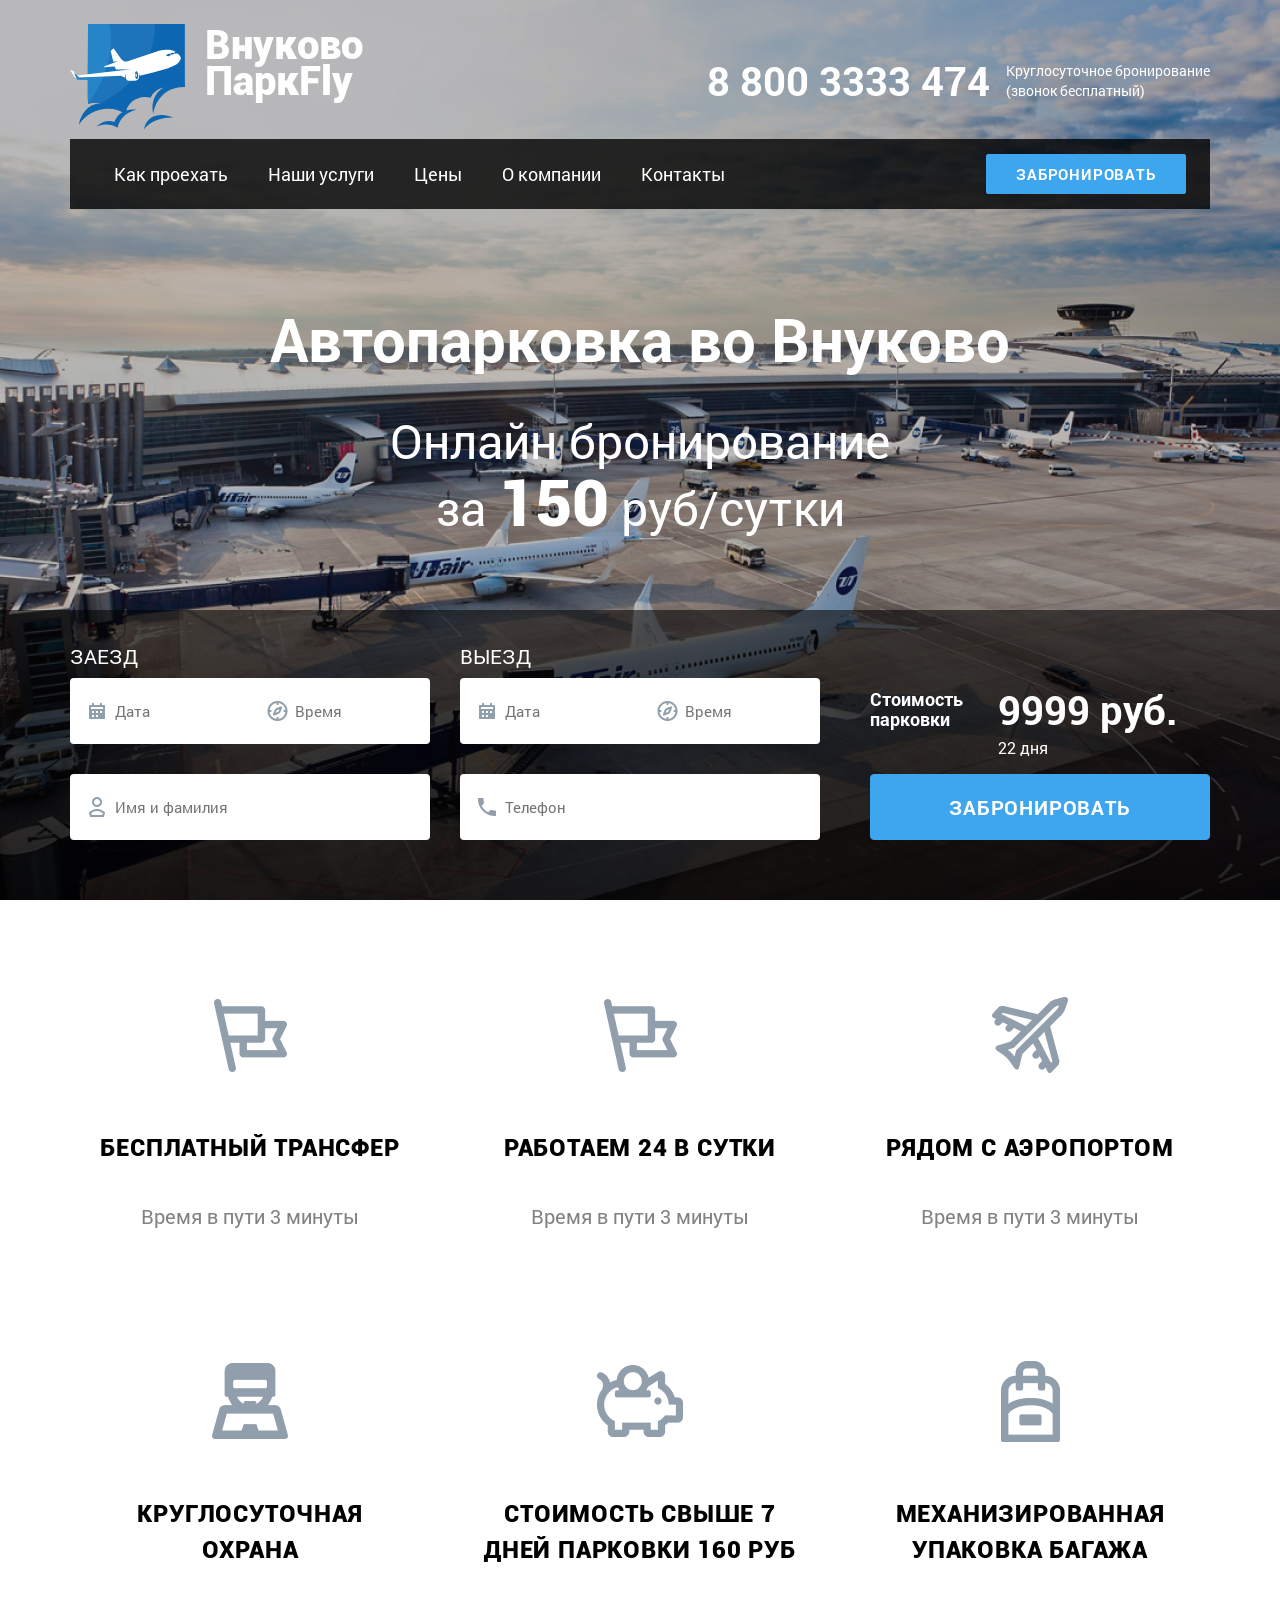
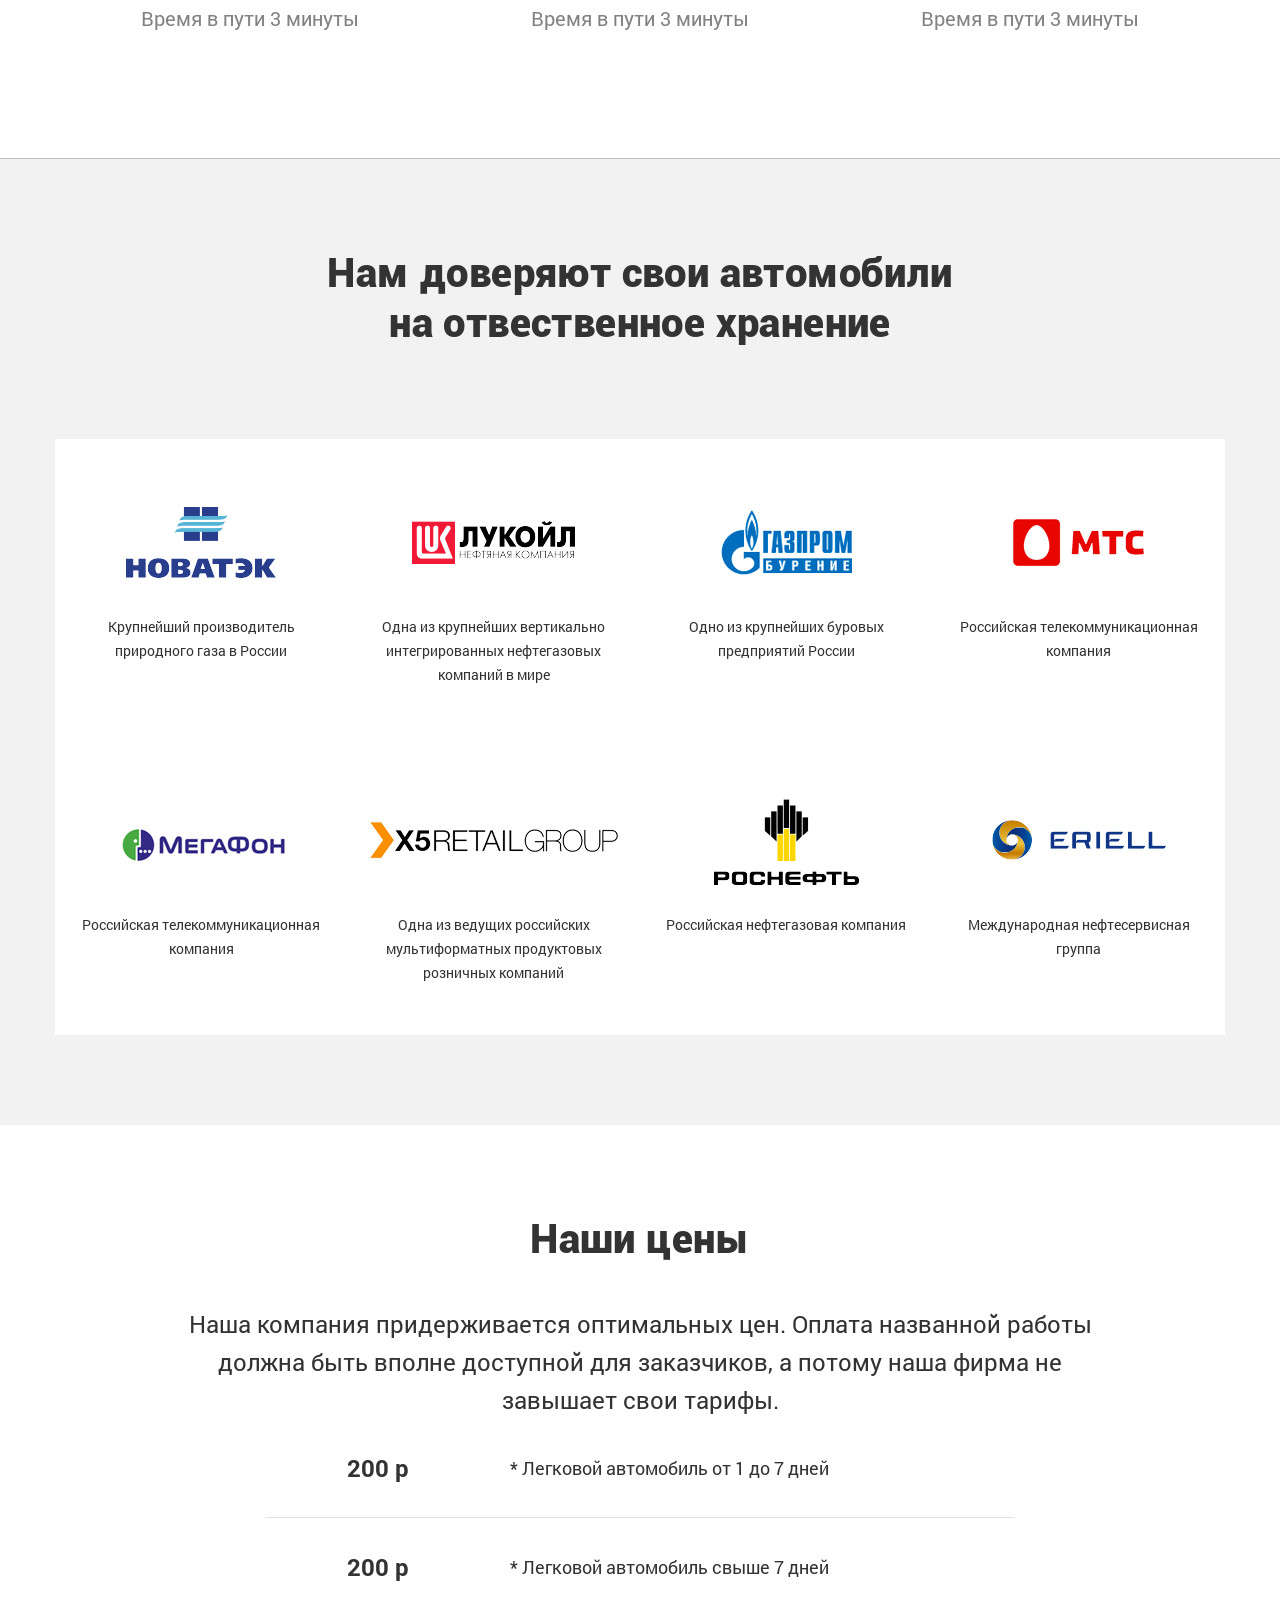
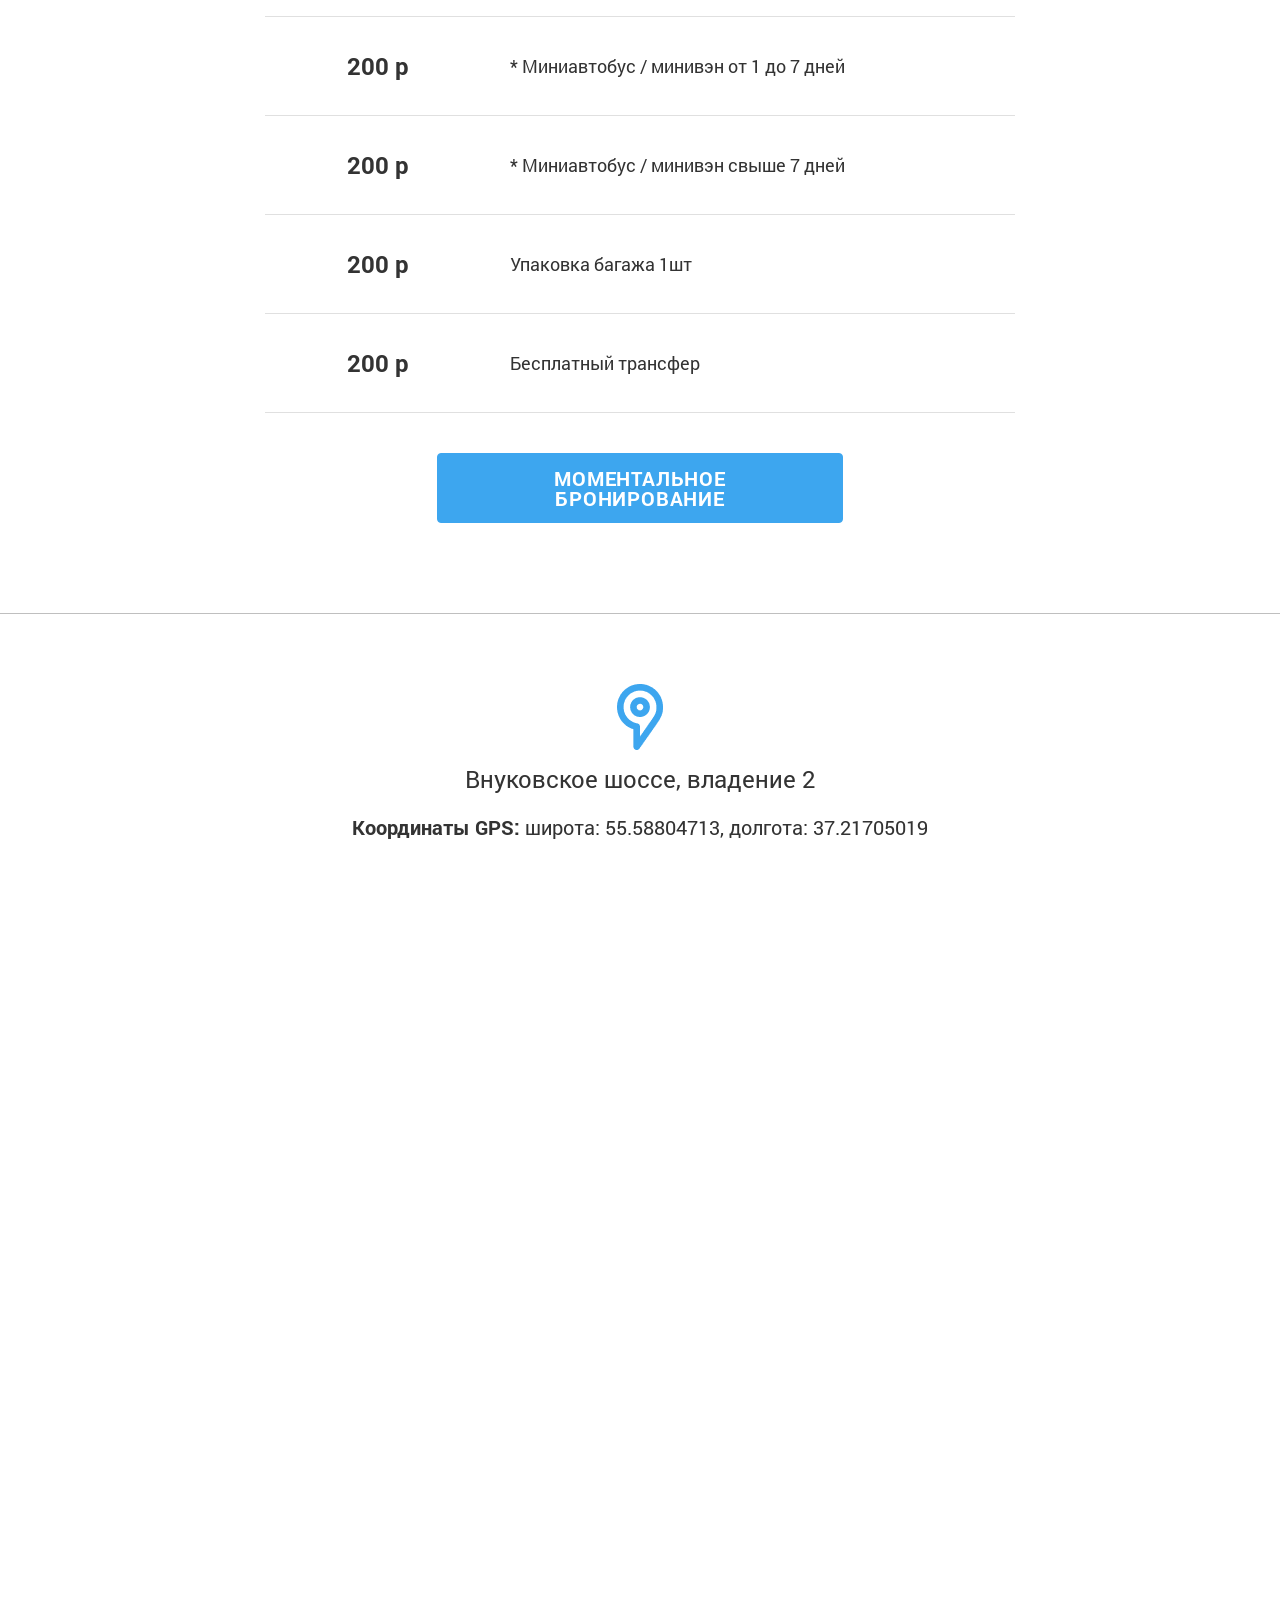
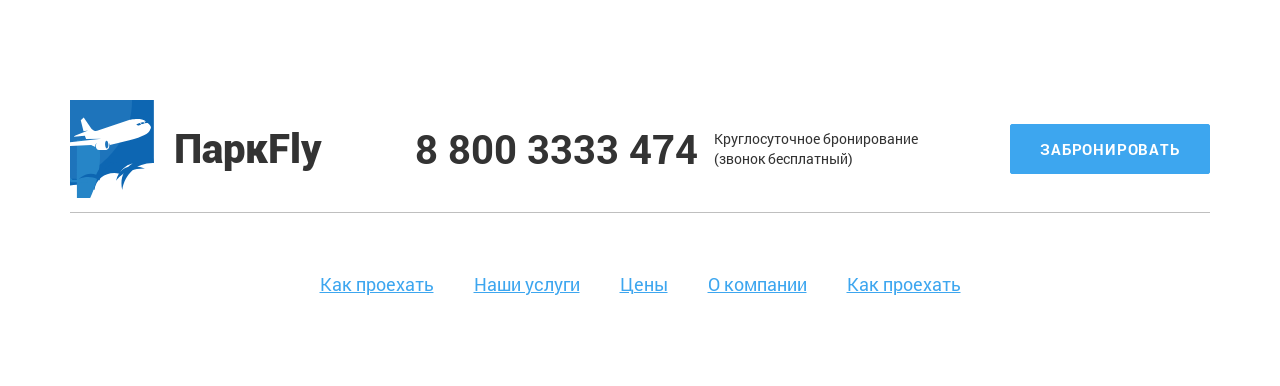
==== app/index.html @ 3d7b6bef "index-commit" ====
<!DOCTYPE html>
<html lang="ru">
<head>
	<meta charset="UTF-8">

	<title>Заголовок</title>

	<link rel="shortcut icon" href="img/favicon/favicon.ico" type="image/x-icon">
	<link rel="icon" href="img/favicon/apple-touch-icon.png">
	<link rel="icon" sizes="72x72" href="img/favicon/apple-touch-icon-72x72.png">
	<link rel="icon" sizes="114x114" href="img/favicon/apple-touch-icon-114x114.png">

	<meta http-equiv="X-UA-Compatible" content="IE=edge">
	<meta name="viewport" content="width=device-width, initial-scale=1">
	<!-- Styles -->
	<link rel="stylesheet" href="libs/bootstrap/bootstrap.min.css">
	<link rel="stylesheet" href="libs/font-awesome/css/font-awesome.min.css">
	<link rel="stylesheet" href="css/fonts.css">
	<link rel="stylesheet" href="css/main.css">
	<link rel="stylesheet" href="css/media.css">
	<!-- End_Styles -->
</head>
<body>
	<header class="header">
		<div class="container">
			<div class="row">
				<div class="col-md-6">
					<div class="header__h-logo">
						<div class="h-logo">
							<a href="#" class="h-logo__link">
								<svg  viewBox="0 0 115 106" version="1.1" xmlns="http://www.w3.org/2000/svg"><g id="Canvas" transform="translate(-1663 488)"><g id="Logo"><g id="Vector"><use xlink:href="#path0_fill" transform="matrix(-1 0 0 1 1778 -487.962)" fill="#0D66B2"/></g><g id="Vector"><use xlink:href="#path1_fill" transform="matrix(-1 0 0 1 1747.91 -488)" fill="#1E74BB"/></g><g id="Vector"><use xlink:href="#path2_fill" transform="matrix(-1 0 0 1 1704.14 -487.979)" fill="#2685C7"/></g><g id="Vector"><use xlink:href="#path3_fill" transform="matrix(-1 0 0 1 1765.99 -396.956)" fill="#0D66B2"/></g><g id="Vector"><use xlink:href="#path4_fill" transform="matrix(-1 0 0 1 1730.03 -402.592)" fill="#0D66B2"/></g><g id="Vector"><use xlink:href="#path5_fill" transform="matrix(-1 0 0 1 1773.79 -463.785)" fill="#FFFFFF"/></g><g id="Vector"><use xlink:href="#path6_fill" transform="matrix(-1 0 0 1 1729.86 -438.523)" fill="#FFFFFF"/></g><g id="Vector"><use xlink:href="#path7_fill" transform="matrix(-1 0 0 1 1687.27 -438.652)" fill="#2685C7"/></g></g></g><defs><path id="path0_fill" fill-rule="evenodd" d="M 0 63.079C 16.9303 62.4811 29.1917 73.7559 31.7575 89.8994C 34.3864 79.073 30.3484 68.8659 21.4942 63.5702C 21.4942 63.5702 30.3274 65.1717 34.4706 73.6705C 46.3744 70.9159 57.7734 77.685 59.6032 89.9634C 72.8319 80.3115 95.4828 83.7281 106.062 100.726C 104.737 90.8389 97.7332 79.9699 84.7988 79.1371C 84.7988 79.1371 90.2881 77.9199 96.955 79.6709C 97.0392 44.9497 96.9761 34.7853 96.9761 3.18191e-10L 0.14722 3.18191e-10C 0.14722 28.9984 0 33.8244 0 63.079Z"/><path id="path1_fill" fill-rule="evenodd" d="M 60.7703 80.3969C 58.9405 79.735 56.9005 79.3293 54.7343 79.1584C 54.7343 79.1584 -0.872906 55.4557 0.0104146 -3.18191e-10L 66.9115 -3.18191e-10C 66.9115 34.8066 66.9746 44.9497 66.8904 79.6496C 60.2235 77.9199 54.7343 79.1371 54.7343 79.1371L 60.7703 80.3969Z"/><path id="path2_fill" fill-rule="evenodd" d="M 1.55638 0L 23.1136 0C 23.1136 34.8067 23.1767 44.9497 23.0926 79.6496C 23.0926 79.6496 -7.08755 43.7112 1.55638 0Z"/><path id="path3_fill" fill-rule="evenodd" d="M 29.2127 14.9561C 29.2127 14.9561 22.2092 2.05841 -3.20914e-07 2.42142C -3.20914e-07 2.40007 24.3334 -8.1487 29.2127 14.9561Z"/><path id="path4_fill" fill-rule="evenodd" d="M 1.28366e-06 0.326865C 1.28366e-06 0.326865 15.8787 2.41954 19.412 18.4135C 19.412 18.4135 27.6353 11.9647 40.3173 17.0042C 40.3173 17.0042 32.3253 8.67619 22.5878 12.6693C 22.5878 12.6693 18.4446 -2.38506 1.28366e-06 0.326865Z"/><path id="path5_fill" fill-rule="evenodd" d="M 62.842 13.0044L 67.4058 13.6024L 70.161 2.77599L 67.2166 6.51665e-07L 59.6663 10.805C 59.6663 10.805 57.0163 14.0294 53.7775 13.282L 21.8727 2.47704C 21.8727 2.47704 10.1372 -0.555199 4.96344 3.86503C 5.63645 3.92909 6.30946 4.03586 6.9404 4.18534L 5.4051 5.65875C 4.56385 5.50927 3.80671 5.42386 3.21783 5.40251C -0.462673 8.71234 -0.799176 9.45972 1.26191 13.0685C 3.57537 17.1471 11.9249 20.3074 26.731 23.9589L 41.0114 27.4609C 41.3058 25.9662 41.9788 25.0693 41.9788 25.0693C 41.5161 26.5427 41.4951 28.4432 41.9578 29.8953C 42.3994 31.3046 43.6613 32.6286 46.9002 32.4791L 51.8636 32.415C 55.1655 32.3723 55.8596 27.9948 54.2612 25.3469C 54.2612 25.3469 55.8385 26.3719 55.8385 29.3401C 55.8385 29.3401 57.8996 28.5713 59.7294 27.5037L 105.83 29.5963L 110.794 21.4178L 107.618 22.7204L 103.622 27.162L 49.6553 21.0762L 64.84 21.3538L 66.0809 18.2575L 77.5009 19.0689L 75.503 17.8304L 62.842 13.0044ZM 6.2043 5.80823C 7.08762 5.97906 8.05507 6.25666 9.08561 6.61967L 10.5788 5.18897C 9.69552 4.89001 8.72807 4.56971 7.65547 4.33482L 6.2043 5.80823ZM 9.73758 6.87591C 10.4947 7.17487 11.2939 7.55923 12.0721 7.98631C 12.0721 7.98631 13.8597 8.15714 14.6589 6.96133C 14.6589 6.96133 13.2709 6.1926 11.1888 5.40251L 9.73758 6.87591ZM 44.4395 23.0407C 43.5351 22.9553 42.6939 24.6423 42.5677 26.799C 42.4205 28.9344 43.0514 30.7281 43.9347 30.8135C 44.8391 30.8776 45.6803 29.1906 45.8065 27.0552C 45.9538 24.8985 45.3228 23.1048 44.4395 23.0407Z"/><path id="path6_fill" fill-rule="evenodd" d="M 0.968239 3.75826C 1.19958 3.20306 1.34681 2.49839 1.4099 1.75101C 1.45196 1.1104 1.4099 0.512492 1.32577 1.30333e-06C 0.610704 0.10677 0.042854 0.896859 0.000791048 1.85778C -0.0202404 2.73328 0.379358 3.48066 0.968239 3.75826Z"/><path id="path7_fill" fill-rule="evenodd" d="M 0.231346 6.53426L 16.9514 6.38478L 20.2954 0L 17.9609 1.1104L 15.1637 4.16399L -1.28366e-06 3.6515L 0.231346 6.53426Z"/></defs></svg>
								<span>
									Внуково<br>ПаркFly
								</span>
							</a>
						</div>
					</div>
				</div>
				<div class="col-md-6">
					<div class="header__h-phone">
						<div class="h-phone">
							<a href="tel:88003333474" class="h-phone__number">
								8 800 3333 474
							</a>
							<span class="h-phone__text">
								Круглосуточное бронирование<br>(звонок бесплатный)
							</span>
						</div>
					</div>
				</div>
			</div>
			<div class="row">
				<div class="col-md-12">
					<div class="header__h-nav">
						<div class="h-nav">
							<ul class="h-nav__list">
								<li class="h-nav__item">
									<a href="#" class="h-nav__link">
										Как проехать
									</a>
								</li>
								<li class="h-nav__item">
									<a href="#" class="h-nav__link">
										Наши услуги
									</a>
								</li>
								<li class="h-nav__item">
									<a href="#" class="h-nav__link">
										Цены
									</a>
								</li>
								<li class="h-nav__item">
									<a href="#" class="h-nav__link">
										О компании
									</a>
								</li>
								<li class="h-nav__item">
									<a href="#" class="h-nav__link">
										Контакты
									</a>
								</li>
							</ul>
							<div class="h-nav__button">
								<input type="button" value="Забронировать">
							</div>
						</div>
					</div>
				</div>
			</div>
			<div class="row">
				<div class="col-md-12">
					<div class="header__h-title">
						<div class="h-title">
							<h1 class="h-title__title">
								Автопарковка во Внуково
							</h1>
							<p class="h-title__description">
								Онлайн бронирование<br>за <strong>150</strong> руб/сутки
							</p>
						</div>
					</div>
				</div>
			</div>
		</div>
		<div class="header__bottom">
			<div class="container">
				<div class="row">
					<div class="col-md-4">
						<div class="header__h-form">
							<div class="h-form">
								<label for="">
									Заезд
								</label>
								<div class="h-form__row">
									<div class="h-form__input h-form__input-50">
										<i style="background-image: url(img/icon/1.png);"></i>
										<input type="text" placeholder="Дата">
									</div>
									<div class="h-form__input h-form__input-50">
										<i style="background-image: url(img/icon/2.png);"></i>
										<input type="text" placeholder="Время">
									</div>
								</div>
								<div class="h-form__row" style="padding-top: 30px;">
									<div class="h-form__input">
										<i style="background-image: url(img/icon/3.png);"></i>
										<input type="text" placeholder="Имя и фамилия">
									</div>
								</div>
							</div>
						</div>
					</div>
					<div class="col-md-4">
						<div class="header__h-form">
							<div class="h-form">
								<label for="">
									Выезд
								</label>
								<div class="h-form__row">
									<div class="h-form__input h-form__input-50">
										<i style="background-image: url(img/icon/1.png);"></i>
										<input type="text" placeholder="Дата">
									</div>
									<div class="h-form__input h-form__input-50">
										<i style="background-image: url(img/icon/2.png);"></i>
										<input type="text" placeholder="Время">
									</div>
								</div>
								<div class="h-form__row" style="padding-top: 30px;">
									<div class="h-form__input">
										<i style="background-image: url(img/icon/4.png);"></i>
										<input type="text" placeholder="Телефон">
									</div>
								</div>
							</div>
						</div>
					</div>
					<div class="col-md-4">
						<div class="header__h-reservation">
							<div class="h-reservation">
								<div class="h-reservation__left">
									<b class="h-reservation__title">
										Стоимость<br>парковки
									</b>
								</div>
								<div class="h-reservation__right">
									<div class="h-reservation__price">
										9999
									</div>
									<div class="h-reservation__days">
										22
									</div>
								</div>
								<div class="h-reservation__bottom">
									<div class="h-reservation__button">
										<input type="button" value="Забронировать">
									</div>
								</div>
							</div>
						</div>
					</div>
				</div>
			</div>
		</div>
	</header>
	<div class="page">
		<div class="page__white">
			<div class="container">
				<div class="row">
					<div class="col-md-4">
						<div class="page__p-advantages">
							<div class="p-advantages">
								<div class="p-advantages__icon">
									<img src="img/icon/advantages/1.png" height="73" width="73" alt="1">
								</div>
								<h3 class="p-advantages__title">
									Бесплатный трансфер
								</h3>
								<p class="p-advantages__description">
									Время в пути 3 минуты
								</p>
							</div>
						</div>
					</div>
					<div class="col-md-4">
						<div class="page__p-advantages">
							<div class="p-advantages">
								<div class="p-advantages__icon">
									<img src="img/icon/advantages/1.png" height="73" width="73" alt="1">
								</div>
								<h3 class="p-advantages__title">
									Работаем 24 в сутки
								</h3>
								<p class="p-advantages__description">
									Время в пути 3 минуты
								</p>
							</div>
						</div>
					</div>
					<div class="col-md-4">
						<div class="page__p-advantages">
							<div class="p-advantages">
								<div class="p-advantages__icon">
									<img src="img/icon/advantages/3.png" alt="1">
								</div>
								<h3 class="p-advantages__title">
									Рядом с аэропортом
								</h3>
								<p class="p-advantages__description">
									Время в пути 3 минуты
								</p>
							</div>
						</div>
					</div>
					<div class="col-md-4">
						<div class="page__p-advantages">
							<div class="p-advantages">
								<div class="p-advantages__icon">
									<img src="img/icon/advantages/4.png" alt="1">
								</div>
								<h3 class="p-advantages__title">
									Круглосуточная охрана
								</h3>
								<p class="p-advantages__description">
									Время в пути 3 минуты
								</p>
							</div>
						</div>
					</div>
					<div class="col-md-4">
						<div class="page__p-advantages">
							<div class="p-advantages">
								<div class="p-advantages__icon">
									<img src="img/icon/advantages/5.png" alt="1">
								</div>
								<h3 class="p-advantages__title">
									Стоимость свыше 7 дней парковки 160 руб
								</h3>
								<p class="p-advantages__description">
									Время в пути 3 минуты
								</p>
							</div>
						</div>
					</div>
					<div class="col-md-4">
						<div class="page__p-advantages">
							<div class="p-advantages">
								<div class="p-advantages__icon">
									<img src="img/icon/advantages/6.png" alt="1">
								</div>
								<h3 class="p-advantages__title">
									Механизированная упаковка багажа
								</h3>
								<p class="p-advantages__description">
									Время в пути 3 минуты
								</p>
							</div>
						</div>
					</div>
				</div>
			</div>
		</div>
		<div class="page__gray">
			<div class="container">
				<div class="row">
					<div class="col-md-12">
						<div class="page__p-section">
							<div class="p-section">
								<div class="p-section__title-wp">
									<h2 class="p-section__title">
										Нам доверяют свои автомобили<br>на отвественное хранение
									</h2>
								</div>
							</div>
						</div>
					</div>
				</div>
				<div class="row" style="background-color: #fff;">
					<div class="col-md-3">
						<div class="page__p-company">
							<div class="p-company">
								<div class="p-company__img">
									<img src="img/icon/company/1.png" alt="1">
								</div>
								<p class="p-company__description">
									Крупнейший производитель<br>природного газа в России
								</p>
							</div>
						</div>
					</div>
					<div class="col-md-3">
						<div class="page__p-company">
							<div class="p-company">
								<div class="p-company__img">
									<img src="img/icon/company/2.png" alt="1">
								</div>
								<p class="p-company__description">
									Одна из крупнейших вертикально<br>интегрированных нефтегазовых<br>компаний в мире
								</p>
							</div>
						</div>
					</div>
					<div class="col-md-3">
						<div class="page__p-company">
							<div class="p-company">
								<div class="p-company__img">
									<img src="img/icon/company/3.png" alt="1">
								</div>
								<p class="p-company__description">
									Одно из крупнейших буровых<br>предприятий России
								</p>
							</div>
						</div>
					</div>
					<div class="col-md-3">
						<div class="page__p-company">
							<div class="p-company">
								<div class="p-company__img">
									<img src="img/icon/company/4.png" alt="1">
								</div>
								<p class="p-company__description">
									Российская телекоммуникационная<br>компания
								</p>
							</div>
						</div>
					</div>
				</div>
				<div class="row" style="background-color: #fff;">
					<div class="col-md-3">
						<div class="page__p-company">
							<div class="p-company">
								<div class="p-company__img">
									<img src="img/icon/company/5.png" alt="1">
								</div>
								<p class="p-company__description">
									Российская телекоммуникационная<br>компания
								</p>
							</div>
						</div>
					</div>
					<div class="col-md-3">
						<div class="page__p-company">
							<div class="p-company">
								<div class="p-company__img">
									<img src="img/icon/company/6.png" alt="1">
								</div>
								<p class="p-company__description">
									Одна из ведущих российских<br>мультиформатных продуктовых<br>розничных компаний
								</p>
							</div>
						</div>
					</div>
					<div class="col-md-3">
						<div class="page__p-company">
							<div class="p-company">
								<div class="p-company__img">
									<img src="img/icon/company/7.png" alt="1">
								</div>
								<p class="p-company__description">
									Российская нефтегазовая компания
								</p>
							</div>
						</div>
					</div>
					<div class="col-md-3">
						<div class="page__p-company">
							<div class="p-company">
								<div class="p-company__img">
									<img src="img/icon/company/8.png" alt="1">
								</div>
								<p class="p-company__description">
									Международная нефтесервисная<br>группа
								</p>
							</div>
						</div>
					</div>
				</div>
			</div>
		</div>
		<div class="page__white">
			<div class="container">
				<div class="row">
					<div class="col-md-12">
						<div class="page__p-section">
							<div class="p-section">
								<div class="p-section__title-wp">
									<h2 class="p-section__title">
										Наши цены
									</h2>
								</div>
								<div class="p-section__description-wp">
									<p class="p-section__description">
										Наша компания придерживается оптимальных цен. Оплата названной работы<br>должна быть вполне доступной для заказчиков, а потому наша фирма не<br>завышает свои тарифы.
									</p>
								</div>
							</div>
						</div>
					</div>
				</div>
				<div class="row">
					<div class="col-md-8 col-md-offset-2">
						<div class="page__p-priceList">
							<div class="p-priceList">
								<div class="p-priceList__row">
									<div class="p-priceList__left">
										<span>
											200
										</span>
									</div>
									<div class="p-priceList__right">
										<span>
											* Легковой автомобиль от 1 до 7 дней
										</span>
									</div>
								</div>
								<div class="p-priceList__row">
									<div class="p-priceList__left">
										<span>
											200
										</span>
									</div>
									<div class="p-priceList__right">
										<span>
											* Легковой автомобиль свыше 7 дней
										</span>
									</div>
								</div>
								<div class="p-priceList__row">
									<div class="p-priceList__left">
										<span>
											200
										</span>
									</div>
									<div class="p-priceList__right">
										<span>
											* Миниавтобус / минивэн от 1 до 7 дней
										</span>
									</div>
								</div>
								<div class="p-priceList__row">
									<div class="p-priceList__left">
										<span>
											200
										</span>
									</div>
									<div class="p-priceList__right">
										<span>
											* Миниавтобус / минивэн свыше 7 дней
										</span>
									</div>
								</div>
								<div class="p-priceList__row">
									<div class="p-priceList__left">
										<span>
											200
										</span>
									</div>
									<div class="p-priceList__right">
										<span>
											Упаковка багажа 1шт
										</span>
									</div>
								</div>
								<div class="p-priceList__row">
									<div class="p-priceList__left">
										<span>
											200
										</span>
									</div>
									<div class="p-priceList__right">
										<span>
											Бесплатный трансфер
										</span>
									</div>
								</div>
							</div>
						</div>
					</div>
				</div>
				<div class="row">
					<div class="col-md-12">
						<div class="page__p-priceList">
							<div class="p-priceList">
								<div class="p-priceList__button">
									<button type="submit">
										Моментальное<br>бронирование
									</button>
								</div>
							</div>
						</div>
					</div>
				</div>
			</div>
		</div>
		<div class="page__white" style="padding-bottom: 0; border: none;">
			<div class="container">
				<div class="row">
					<div class="col-md-8 col-md-offset-2">
						<div class="page__p-addr">
							<div class="p-addr">
								<div class="p-addr__img">
									<img src="img/icon/map.png" alt="map">
								</div>
								<div class="p-addr__title">
									<span>
										Внуковское шоссе, владение 2
									</span>
								</div>
								<div class="p-addr__cord">
									<p>
										<strong>Координаты GPS:</strong> широта: 55.58804713, долгота: 37.21705019
									</p>
								</div>
							</div>
						</div>
					</div>
				</div>
			</div>
			<div class="page__map">
				<iframe src="https://yandex.ua/map-widget/v1/-/CBQzRXwrLC" width="560" height="400" frameborder="0"></iframe>
			</div>
		</div>
	</div>
	<footer class="footer">
		<div class="container">
			<div class="row">
				<div class="col-md-3">
					<div class="footer__f-logo">
						<div class="h-logo f-logo">
							<a href="#" class="h-logo__link f-logo__link">
								<svg width="84" height="98" viewBox="0 0 84 98" version="1.1" xmlns="http://www.w3.org/2000/svg" xmlns:xlink="http://www.w3.org/1999/xlink"><title>Logo</title><desc>Created using Figma</desc><g id="Canvas" transform="translate(-1657 -4545)"><g id="Logo"><g id="Vector"><use xlink:href="#path0_fill" transform="matrix(-1 0 0 1 1741 4545.03)" fill="#0D66B2"/></g><g id="Vector"><use xlink:href="#path1_fill" transform="matrix(-1 0 0 1 1719.02 4545)" fill="#1E74BB"/></g><g id="Vector"><use xlink:href="#path2_fill" transform="matrix(-1 0 0 1 1687.05 4585.02)" fill="#2685C7"/></g><g id="Vector"><use xlink:href="#path3_fill" transform="matrix(-1 0 0 1 1732.23 4611.14)" fill="#0D66B2"/></g><g id="Vector"><use xlink:href="#path4_fill" transform="matrix(-1 0 0 1 1705.96 4607.04)" fill="#0D66B2"/></g><g id="Vector"><use xlink:href="#path5_fill" transform="matrix(-1 0 0 1 1737.93 4562.59)" fill="#FFFFFF"/></g><g id="Vector"><use xlink:href="#path6_fill" transform="matrix(-1 0 0 1 1705.84 4580.94)" fill="#FFFFFF"/></g><g id="Vector"><use xlink:href="#path7_fill" transform="matrix(-1 0 0 1 1674.73 4620.85)" fill="#2685C7"/></g></g></g><defs><path id="path0_fill" fill-rule="evenodd" d="M 0 45.8216C 12.3665 45.3872 21.3226 53.5774 23.1968 65.3043C 25.117 57.4398 22.1675 50.0252 15.7001 46.1783C 15.7001 46.1783 22.1522 47.3417 25.1785 53.5154C 33.8735 51.5144 42.1997 56.4316 43.5362 65.3508C 53.199 58.3395 69.744 60.8214 77.4711 73.1687C 76.5033 65.9868 71.3877 58.0913 61.94 57.4864C 61.94 57.4864 65.9495 56.6022 70.8193 57.8742C 70.8808 32.6521 70.8347 25.2686 70.8347 2.31139e-10L 0.107535 2.31139e-10C 0.107535 21.0649 0 24.5705 0 45.8216Z"/><path id="path1_fill" fill-rule="evenodd" d="M 44.3887 58.4016C 43.0522 57.9207 41.5621 57.626 39.9798 57.5019C 39.9798 57.5019 -0.637601 40.2839 0.0076072 -2.31139e-10L 48.8745 -2.31139e-10C 48.8745 25.2841 48.9206 32.6521 48.8591 57.8587C 43.9893 56.6022 39.9798 57.4864 39.9798 57.4864L 44.3887 58.4016Z"/><path id="path2_fill" fill-rule="evenodd" d="M 1.13683 0L 16.883 0C 16.883 25.2841 16.9291 32.6521 16.8676 57.8587C 16.8676 57.8587 -5.17699 31.7525 1.13683 0Z"/><path id="path3_fill" fill-rule="evenodd" d="M 21.338 10.8643C 21.338 10.8643 16.2224 1.49526 -2.34407e-07 1.75896C -2.34407e-07 1.74345 17.774 -5.91934 21.338 10.8643Z"/><path id="path4_fill" fill-rule="evenodd" d="M 9.37628e-07 0.237439C 9.37628e-07 0.237439 11.5984 1.75759 14.1792 13.3759C 14.1792 13.3759 20.1858 8.69132 29.4492 12.3521C 29.4492 12.3521 23.6116 6.30252 16.4989 9.2032C 16.4989 9.2032 13.4726 -1.73255 9.37628e-07 0.237439Z"/><path id="path5_fill" fill-rule="evenodd" d="M 45.902 9.44663L 49.2356 9.88095L 51.248 2.01652L 49.0973 4.7338e-07L 43.5823 7.84892C 43.5823 7.84892 41.6467 10.1912 39.2809 9.64828L 15.9766 1.79936C 15.9766 1.79936 7.40455 -0.403305 3.62547 2.80762C 4.11706 2.85415 4.60865 2.93171 5.06951 3.04029L 3.94808 4.1106C 3.33359 4.00202 2.78056 3.93997 2.35042 3.92446C -0.337953 6.32877 -0.583746 6.87168 0.921741 9.49316C 2.61157 12.4559 8.71033 14.7516 19.5253 17.4041L 29.9561 19.948C 30.1712 18.8622 30.6628 18.2107 30.6628 18.2107C 30.3248 19.281 30.3095 20.6616 30.6474 21.7164C 30.97 22.7402 31.8918 23.7019 34.2575 23.5933L 37.883 23.5468C 40.2948 23.5157 40.8018 20.3358 39.6343 18.4124C 39.6343 18.4124 40.7864 19.1569 40.7864 21.3131C 40.7864 21.3131 42.2919 20.7547 43.6284 19.9791L 77.3021 21.4992L 80.9276 15.5582L 78.6079 16.5044L 75.6891 19.7309L 36.27 15.31L 47.3614 15.5117L 48.2678 13.2625L 56.6094 13.8519L 55.15 12.9523L 45.902 9.44663ZM 4.53184 4.21918C 5.17704 4.34328 5.8837 4.54493 6.63645 4.80863L 7.72716 3.76934C 7.08195 3.55218 6.37529 3.31951 5.59182 3.14888L 4.53184 4.21918ZM 7.11267 4.99477C 7.66571 5.21193 8.24947 5.49114 8.81786 5.80138C 8.81786 5.80138 10.1236 5.92547 10.7074 5.05681C 10.7074 5.05681 9.6935 4.49839 8.17266 3.92446L 7.11267 4.99477ZM 32.4602 16.7371C 31.7996 16.6751 31.1851 17.9005 31.0929 19.4672C 30.9854 21.0184 31.4462 22.3213 32.0915 22.3834C 32.752 22.4299 33.3665 21.2045 33.4587 19.6533C 33.5662 18.0866 33.1054 16.7837 32.4602 16.7371Z"/><path id="path6_fill" fill-rule="evenodd" d="M 0.707235 2.73006C 0.876219 2.32675 0.983754 1.81487 1.02984 1.27196C 1.06056 0.806609 1.02984 0.372282 0.968391 9.46759e-07C 0.446079 0.0775594 0.031302 0.651492 0.000577809 1.34952C -0.0147843 1.9855 0.277097 2.52841 0.707235 2.73006Z"/><path id="path7_fill" fill-rule="evenodd" d="M 0.168983 4.74658L 12.3819 4.638L 14.8244 0L 13.1192 0.806608L 11.0761 3.02478L -9.37628e-07 2.6525L 0.168983 4.74658Z"/></defs></svg>
								<span>
									ПаркFly
								</span>
							</a>
						</div>
					</div>
				</div>
				<div class="col-md-6">
					<div class="footer__h-phone">
						<div class="h-phone f-phone">
							<a href="tel:88003333474" class="h-phone__number f-phone__number">
								8 800 3333 474
							</a>
							<span class="h-phone__text f-phone__text">
								Круглосуточное бронирование<br>(звонок бесплатный)
							</span>
						</div>
					</div>
				</div>
				<div class="col-md-3">
					<div class="f-button">
						<div class="h-nav__button f-button__button">
							<input type="button" value="Забронировать">
						</div>
					</div>
				</div>
			</div>
			<div class="row">
				<div class="col-md-12">
					<hr>
				</div>
			</div>
			<div class="row">
				<div class="col-md-12">
					<ul class="f-nav">
						<li class="f-nav__item">
							<a href="#" class="f-nav__link">
								Как проехать
							</a>
						</li>
						<li class="f-nav__item">
							<a href="#" class="f-nav__link">
								Наши услуги
							</a>
						</li>
						<li class="f-nav__item">
							<a href="#" class="f-nav__link">
								Цены
							</a>
						</li>
						<li class="f-nav__item">
							<a href="#" class="f-nav__link">
								О компании
							</a>
						</li>
						<li class="f-nav__item">
							<a href="#" class="f-nav__link">
								Как проехать
							</a>
						</li>
					</ul>
				</div>
			</div>
		</div>
	</footer>
	<!-- Scripts -->
	<script type="text/javascript" src="libs/jquery/jquery.min.js"></script>
	<script type="text/javascript" src="js/main.js"></script>
	<!-- End_Scripts -->
</body>
</html>
---- app/css/fonts.css ----
/* font-family: "RobotoRegular" */
@font-face {
  font-family: "RobotoRegular";
  src: url("../fonts/Roboto/RobotoRegular/RobotoRegular.eot");
  src: url("../fonts/Roboto/RobotoRegular/RobotoRegular.eot?#iefix") format("embedded-opentype"), url("../fonts/Roboto/RobotoRegular/RobotoRegular.woff") format("woff"), url("../fonts/Roboto/RobotoRegular/RobotoRegular.ttf") format("truetype");
  font-style: normal;
  font-weight: normal;
}

/* font-family: "RobotoBlack" */
@font-face {
  font-family: "RobotoBlack";
  src: url(../fonts/Roboto/RobotoBlack.ttf);
}

/* font-family: "RobotoBold" */
@font-face {
  font-family: "RobotoBold";
  src: url("../fonts/Roboto/RobotoBold/RobotoBold.eot");
  src: url("../fonts/Roboto/RobotoBold/RobotoBold.eot?#iefix") format("embedded-opentype"), url("../fonts/Roboto/RobotoBold/RobotoBold.woff") format("woff"), url("../fonts/Roboto/RobotoBold/RobotoBold.ttf") format("truetype");
  font-style: normal;
  font-weight: normal;
}
---- app/css/main.css ----
@charset "UTF-8";
html, body, div, span, object, iframe,
h1, h2, h3, h4, h5, h6, p, blockquote, pre,
a, abbr, acronym, address, big, cite, code,
del, dfn, em, img, ins, kbd, q, samp, small,
strike, strong, sub, sup, tt, var, b, i,
dl, dt, dd, ol, ul, li, fieldset, form,
label, legend, table, caption, tbody, tfoot,
thead, tr, th, td, article, aside, canvas,
details, embed, figure, figcaption, footer,
header, hgroup, nav, output, ruby, section,
time, mark, audio, video {
  margin: 0;
  padding: 0;
  border: 0;
  font-size: 100%;
  font: inherit;
  vertical-align: baseline;
}

button, button:active, button:focus,
input, input:active, input:focus {
  outline: none;
}

ol, ul {
  list-style: none;
}

.clearfix:after, .h-nav:after, .h-form__row:after, .h-reservation:after, .p-priceList__row:after {
  content: '';
  display: table;
  clear: both;
}

.clearfix:before, .h-nav:before, .h-form__row:before, .h-reservation:before, .p-priceList__row:before {
  content: '';
  display: table;
}

hr {
  margin: 10px 0;
  padding: 0;
  border-color: rgba(0, 0, 0, 0.25);
}

body {
  font-size: 16px;
  min-width: 320px;
  position: relative;
  line-height: 1.25;
  font-family: "RobotoRegular", sans-serif;
  overflow-x: hidden;
}

.hidden {
  display: none;
}

.header {
  height: 900px;
  background-image: url(../img/index-top-bg.jpg);
  background-repeat: no-repeat;
  background-position: center center;
  background-size: cover;
  padding-top: 24px;
  position: relative;
}

.header__bottom {
  background-color: rgba(0, 0, 0, 0.55);
  position: absolute;
  bottom: 0;
  left: 0;
  right: 0;
}

.header__h-phone {
  padding-top: 32px;
}

.header__h-nav {
  padding-top: 5px;
}

.page__white {
  background-color: #fff;
  padding-bottom: 90px;
  border-bottom: 1px solid rgba(0, 0, 0, 0.25);
}

.page__gray {
  background-color: #F2F2F2;
  padding-bottom: 90px;
}

.page__map iframe {
  display: block;
  width: 100%;
  height: 750px;
}

.h-logo__link {
  padding-right: 195px;
  display: inline-block;
  position: relative;
}

.h-logo__link svg {
  width: 115px;
  height: 106px;
  height: auto;
}

.h-logo__link span {
  display: block;
  position: absolute;
  left: 135px;
  top: 4px;
  font-family: "RobotoBlack";
  font-size: 40px;
  line-height: 36px;
  text-align: left;
  color: #fff;
}

.h-phone {
  font-size: 0;
  text-align: right;
}

.h-phone__number {
  font-family: "RobotoBold";
  color: #fff;
  font-size: 40px;
  display: inline-block;
}

.h-phone__number:hover, .h-phone__number:focus, .h-phone__number:active {
  color: #fff;
  text-decoration: none;
}

.h-phone__text {
  display: inline-block;
  font-size: 14px;
  line-height: 20px;
  color: #fff;
  text-align: left;
  margin-left: 16px;
}

.h-nav {
  display: block;
  width: 100%;
  background-color: rgba(0, 0, 0, 0.8);
  height: 70px;
  padding: 0 24px;
}

.h-nav__list {
  font-size: 0;
  display: block;
  float: left;
}

.h-nav__item {
  display: inline-block;
}

.h-nav__link {
  display: block;
  padding: 0 20px;
  line-height: 70px;
  font-size: 18px;
  color: #fff;
  -webkit-transition: all 0.3s ease-in-out;
  -moz-transition: all 0.3s ease-in-out;
  transition: all 0.3s ease-in-out;
}

.h-nav__link:hover, .h-nav__link:active, .h-nav__link:focus {
  text-decoration: none;
  color: #fff;
  background-color: #3da6ef;
}

.h-nav__button {
  display: block;
  float: right;
  padding: 15px 0;
}

.h-nav__button input {
  height: 40px;
  width: 200px;
  background-color: #3da6ef;
  border-radius: 2px;
  border: 1px solid #3da6ef;
  text-align: center;
  text-transform: uppercase;
  font-size: 15px;
  color: #fff;
  font-family: "RobotoBold";
  margin: 0;
  padding: 0;
  letter-spacing: 0.8px;
  -webkit-transition: all 0.3s ease-in-out;
  -moz-transition: all 0.3s ease-in-out;
  transition: all 0.3s ease-in-out;
}

.h-nav__button input:hover {
  background-color: transparent;
  color: #3da6ef;
}

.h-title {
  text-align: center;
  padding-top: 100px;
}

.h-title__title {
  color: #fff;
  font-family: "RobotoBold";
  font-size: 60px;
  line-height: 60px;
  display: block;
}

.h-title__description {
  margin-top: 40px;
  display: block;
  font-size: 48px;
  color: #fff;
  line-height: 64px;
}

.h-title__description strong {
  font-size: 64px;
  font-family: "RobotoBlack";
}

.h-form {
  padding-top: 36px;
  padding-bottom: 60px;
}

.h-form label {
  text-transform: uppercase;
  display: inline-block;
  color: #fff;
  font-size: 20px;
  line-height: 20px;
  margin-bottom: 12px;
}

.h-form__input {
  position: relative;
}

.h-form__input-50 {
  float: left;
  width: 50%;
}

.h-form__input-50 input {
  border-radius: 0 4px 4px 0 !important;
}

.h-form__input-50:first-child {
  position: relative;
}

.h-form__input-50:first-child::after {
  content: '';
  width: 1px;
  height: 33px;
  position: absolute;
  right: -0.5px;
  top: 50%;
  margin-top: -16.5px;
  background-color: #bdbdbd;
}

.h-form__input-50:first-child input {
  border-radius: 4px 0 0 4px !important;
}

.h-form__input i {
  width: 22px;
  height: 22px;
  background-repeat: no-repeat;
  background-position: center center;
  display: block;
  position: absolute;
  left: 16px;
  top: 50%;
  margin-top: -11px;
}

.h-form__input input {
  height: 66px;
  display: block;
  width: 100%;
  border: none;
  padding-left: 45px;
  padding-right: 10px;
  border-radius: 4px;
  font-size: 15px;
}

.h-reservation {
  padding-top: 80px;
  padding-left: 20px;
}

.h-reservation__left {
  display: block;
  float: left;
}

.h-reservation__title {
  font-family: "RobotoBold";
  font-size: 18px;
  line-height: 18px;
  color: #fff;
}

.h-reservation__right {
  display: block;
  float: left;
  padding-left: 35px;
}

.h-reservation__price {
  font-family: "RobotoBold";
  font-size: 40px;
  line-height: 40px;
  color: #fff;
}

.h-reservation__price::after {
  content: ' руб.';
}

.h-reservation__days {
  font-size: 16px;
  line-height: 16px;
  color: #fff;
  margin-top: 10px;
}

.h-reservation__days::after {
  content: ' дня';
}

.h-reservation__bottom {
  clear: both;
  padding-top: 18px;
}

.h-reservation__button input {
  display: block;
  width: 100%;
  height: 66px;
  border-radius: 4px;
  border: 1px solid #3DA6EF;
  background-color: #3DA6EF;
  text-align: center;
  text-transform: uppercase;
  font-size: 20px;
  font-family: "RobotoBold";
  letter-spacing: 0.8px;
  color: #fff;
  -webkit-transition: all 0.3s ease-in-out;
  -moz-transition: all 0.3s ease-in-out;
  transition: all 0.3s ease-in-out;
}

.h-reservation__button input:hover {
  background-color: transparent;
  color: #3da6ef;
}

.p-advantages {
  padding: 40px 20px;
}

.p-advantages__icon {
  height: 190px;
  width: 100%;
  display: -webkit-flex;
  display: -moz-flex;
  display: -ms-flex;
  display: -o-flex;
  display: flex;
  -webkit-align-items: center;
  -webkit-box-align: center;
  -ms-flex-align: center;
  align-items: center;
  justify-content: center;
  -webkit-justify-content: center;
}

.p-advantages__icon img {
  display: block;
}

.p-advantages__title {
  width: 100%;
  text-align: center;
  font-family: "RobotoBlack";
  font-size: 24px;
  text-transform: uppercase;
  line-height: 36px;
  letter-spacing: 0.8px;
  color: #000;
}

.p-advantages__description {
  padding-top: 40px;
  width: 100%;
  text-align: center;
  color: #828282;
  font-size: 20px;
  line-height: 20px;
  font-family: "RobotoRegular";
}

.p-section__title {
  display: inline-block;
  font-size: 40px;
  line-height: 50px;
  letter-spacing: 0.4px;
  color: #333;
  font-family: "RobotoBlack", sans-serif;
}

.p-section__title-wp {
  display: block;
  text-align: center;
  padding: 90px 0;
}

.p-section__description {
  font-size: 24px;
  line-height: 38px;
  color: #333;
}

.p-section__description-wp {
  margin-top: -50px;
  text-align: center;
}

.p-company {
  padding: 30px 10px 50px;
}

.p-company__img {
  height: 146px;
  width: 100%;
  display: -webkit-flex;
  display: -moz-flex;
  display: -ms-flex;
  display: -o-flex;
  display: flex;
  -webkit-align-items: center;
  -webkit-box-align: center;
  -ms-flex-align: center;
  align-items: center;
  justify-content: center;
  -webkit-justify-content: center;
}

.p-company__description {
  display: block;
  width: 100%;
  text-align: center;
  font-size: 14px;
  line-height: 24px;
  color: #333;
}

.p-priceList__row {
  display: block;
  width: 100%;
  padding: 30px 0;
  border-bottom: 1px solid #E0E0E0;
}

.p-priceList__left {
  width: 30%;
  float: left;
  text-align: center;
}

.p-priceList__left span {
  font-family: "RobotoBold";
  font-size: 24px;
  line-height: 38px;
  color: #333;
  display: inline-block;
}

.p-priceList__left span::after {
  content: ' р';
}

.p-priceList__right {
  width: 70%;
  float: right;
  padding-left: 20px;
}

.p-priceList__right span {
  font-size: 18px;
  line-height: 38px;
}

.p-priceList__button {
  text-align: center;
  width: 100%;
  padding-top: 40px;
}

.p-priceList__button button {
  display: inline-block;
  height: 70px;
  width: 406px;
  background-color: #3da6ef;
  border-radius: 4px;
  border: 1px solid #3DA6EF;
  text-align: center;
  text-transform: uppercase;
  font-size: 20px;
  line-height: 20px;
  font-family: "RobotoBold";
  letter-spacing: 0.8px;
  color: #fff;
  -webkit-transition: all 0.3s ease-in-out;
  -moz-transition: all 0.3s ease-in-out;
  transition: all 0.3s ease-in-out;
}

.p-priceList__button button:hover {
  background-color: transparent;
  color: #3da6ef;
}

.p-addr {
  padding-top: 70px;
  padding-bottom: 40px;
}

.p-addr__img {
  width: 100%;
  height: 100%;
  display: -webkit-flex;
  display: -moz-flex;
  display: -ms-flex;
  display: -o-flex;
  display: flex;
  -webkit-align-items: center;
  -webkit-box-align: center;
  -ms-flex-align: center;
  align-items: center;
  justify-content: center;
  -webkit-justify-content: center;
}

.p-addr__title {
  text-align: center;
  padding-top: 10px;
}

.p-addr__title span {
  display: inline-block;
  font-size: 24px;
  line-height: 38px;
  color: #333;
}

.p-addr__cord {
  text-align: center;
  padding-top: 10px;
}

.p-addr__cord p {
  display: inline-block;
  font-size: 20px;
  line-height: 38px;
  color: #333;
}

.p-addr__cord p strong {
  font-family: "RobotoBold";
}

.footer {
  padding-top: 64px;
}

.f-logo__link svg {
  width: 84px;
}

.f-logo__link span {
  color: #333;
  top: 32px;
  left: 104px;
}

.f-phone {
  padding-top: 24px;
}

.f-phone__number {
  color: #333;
}

.f-phone__number:hover, .f-phone__number:focus, .f-phone__number:active {
  color: #333;
}

.f-phone__text {
  color: #333;
}

.f-button__button {
  padding-top: 24px;
}

.f-button__button input {
  height: 50px;
}

.f-nav {
  font-size: 0;
  text-align: center;
  padding-top: 50px;
  padding-bottom: 90px;
}

.f-nav__item {
  display: inline-block;
  padding: 0 20px;
}

.f-nav__link {
  font-size: 18px;
  color: #3da6ef;
  text-decoration: underline;
}

.f-nav__link:hover, .f-nav__link:focus, .f-nav__link:active {
  color: #3da6ef;
  text-decoration: none;
}
---- app/css/media.css ----
/*==========  Desktop First Method  ==========*/
/* Large Devices, Wide Screens */
@media only screen and (max-width: 1200px) {
  /**/
}

/* Medium Devices, Desktops */
@media only screen and (max-width: 992px) {
  /**/
}

/* Small Devices, Tablets */
@media only screen and (max-width: 768px) {
  /**/
}

/* Extra Small Devices, Phones */
@media only screen and (max-width: 480px) {
  /**/
}

/* Custom, iPhone Retina */
@media only screen and (max-width: 320px) {
  /**/
}

/*==========  Mobile First Method  ==========*/
/* Custom, iPhone Retina */
@media only screen and (min-width: 320px) {
  /**/
}

/* Extra Small Devices, Phones */
@media only screen and (min-width: 480px) {
  /**/
}

/* Small Devices, Tablets */
@media only screen and (min-width: 768px) {
  /**/
}

/* Medium Devices, Desktops */
@media only screen and (min-width: 992px) {
  /**/
}

/* Large Devices, Wide Screens */
@media only screen and (min-width: 1200px) {
  /**/
}
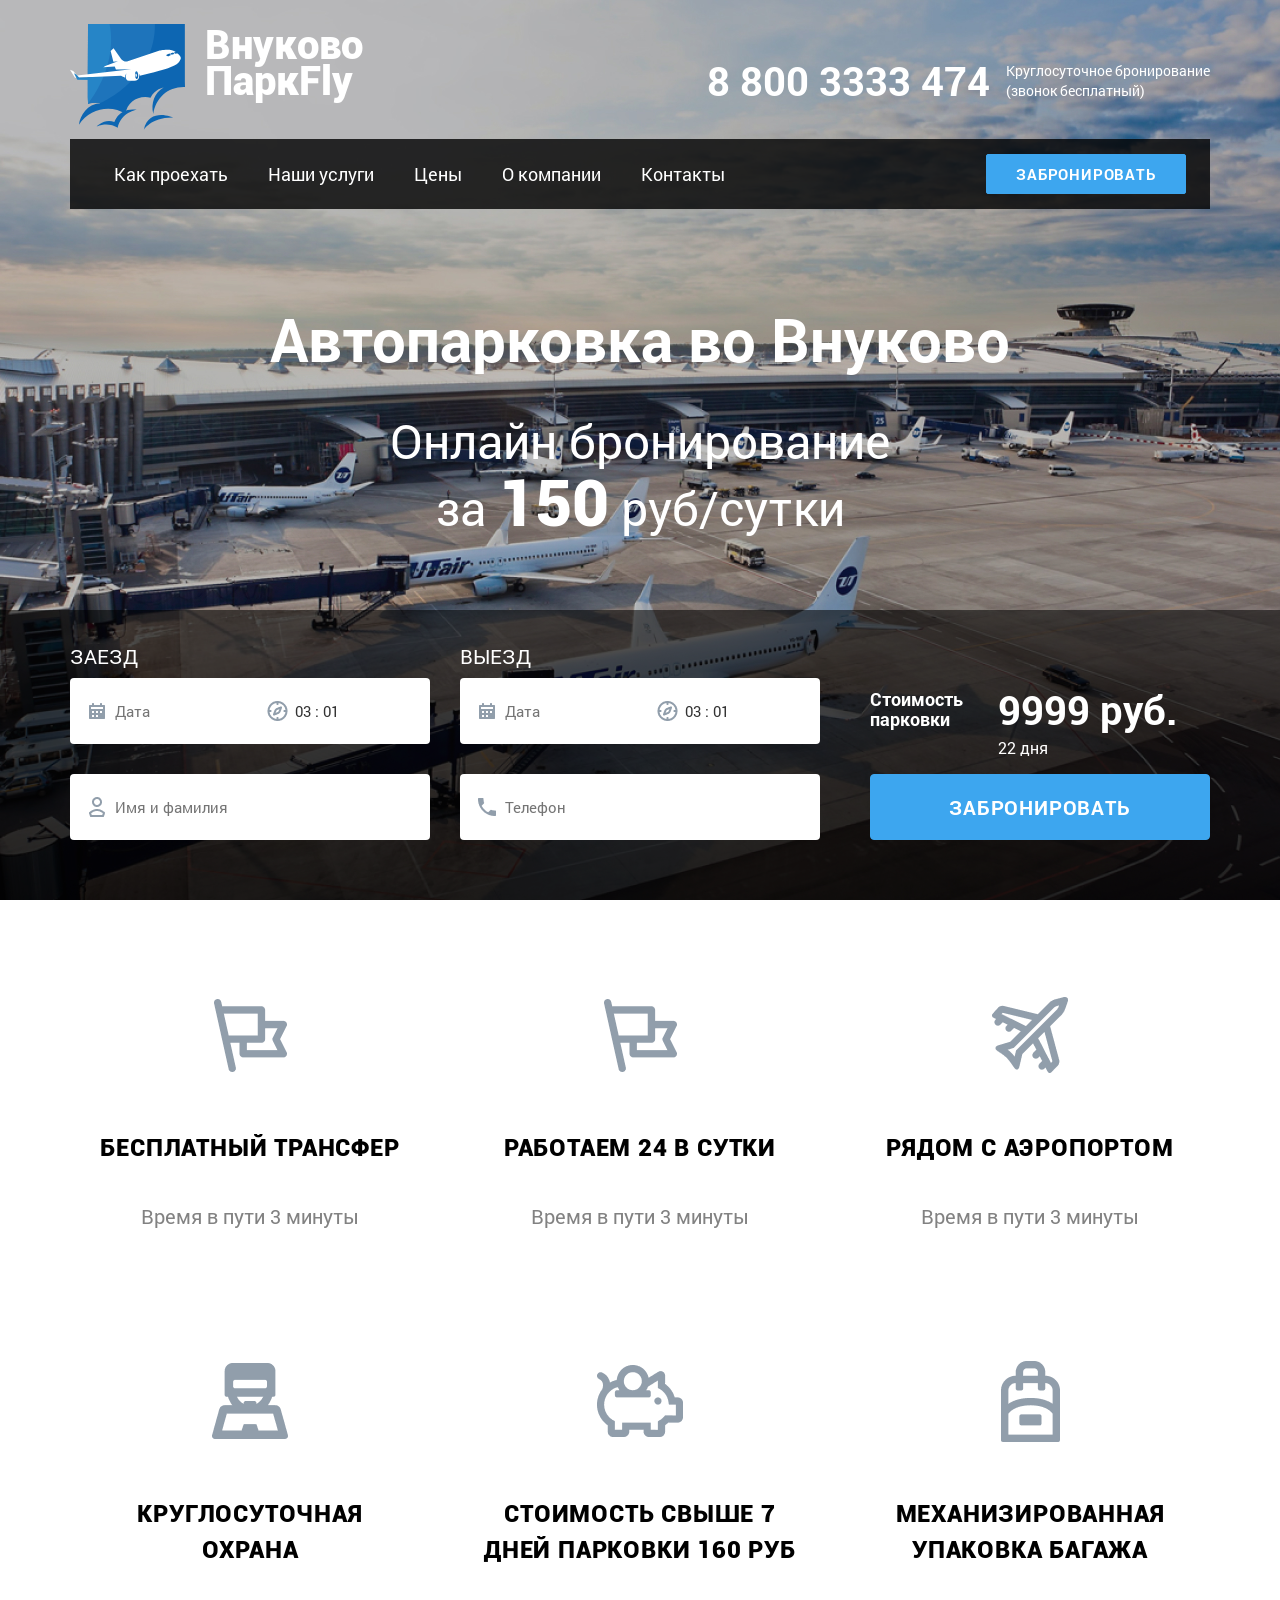
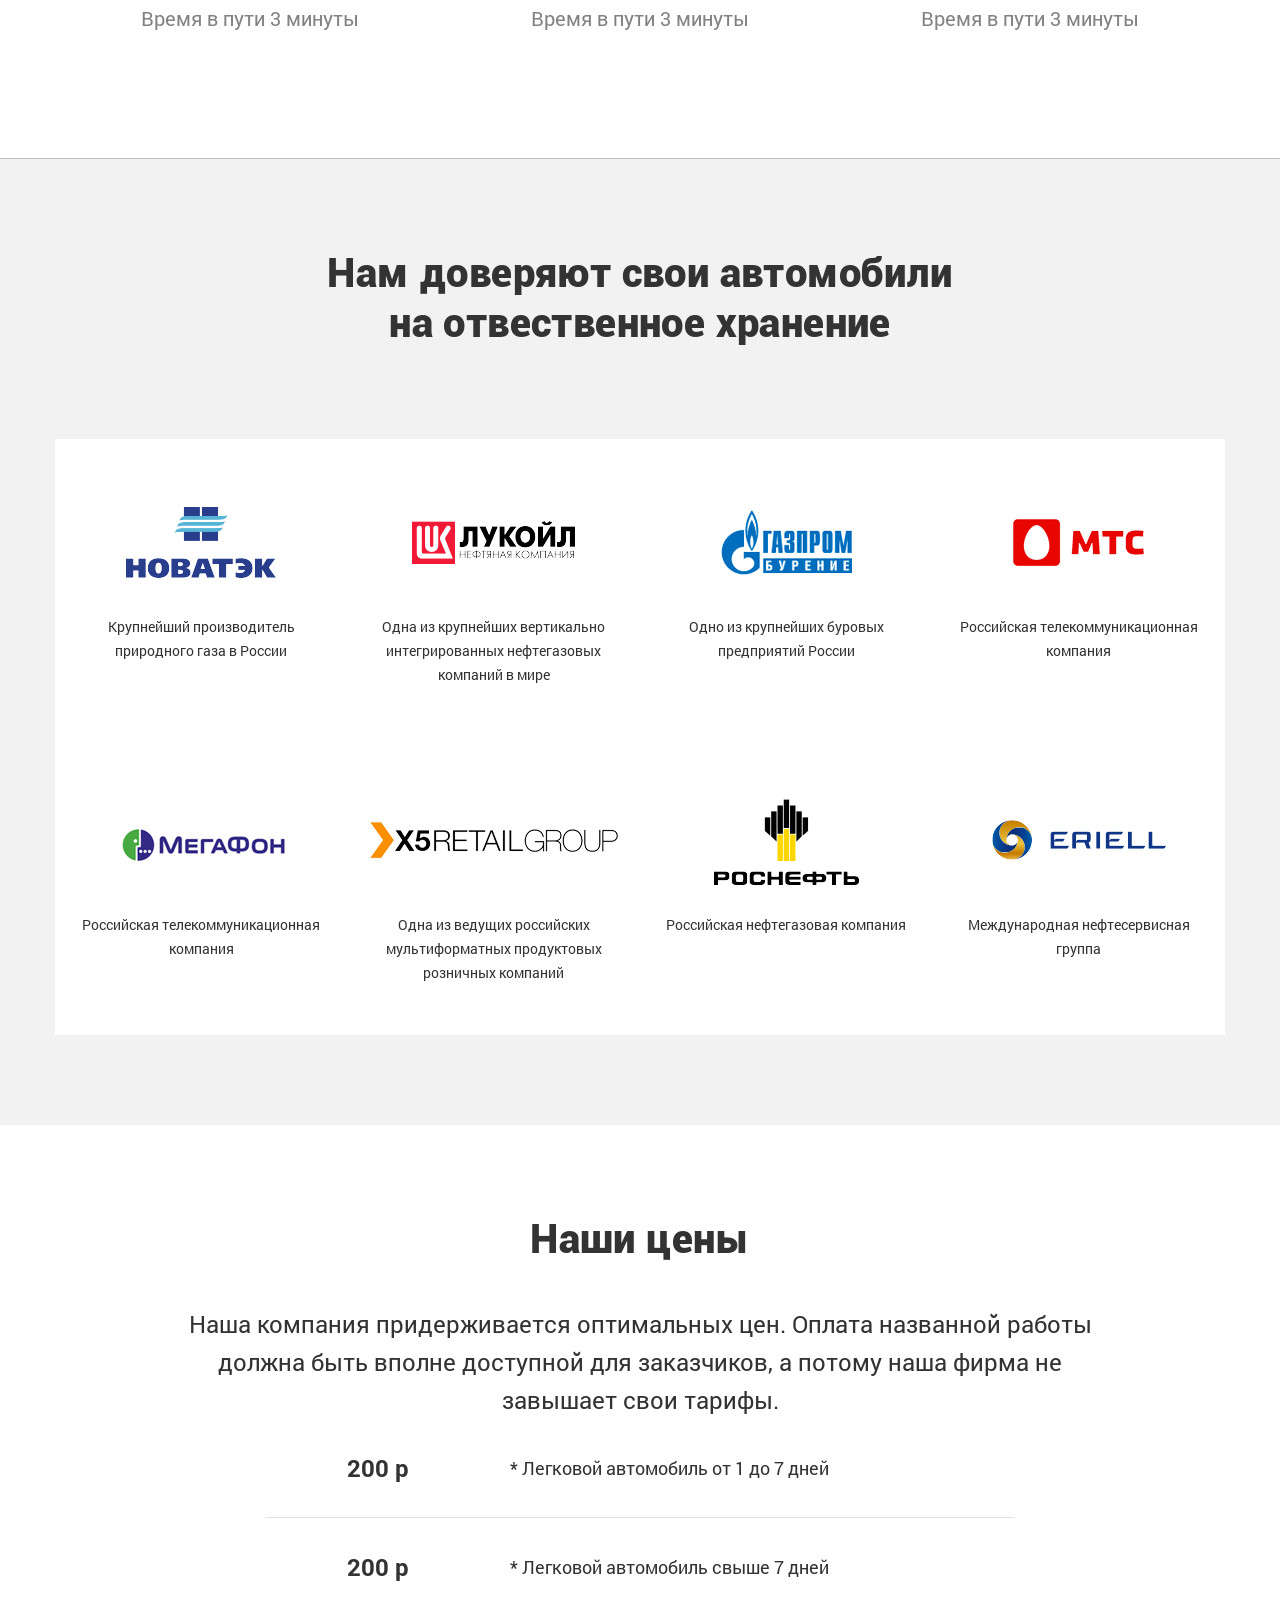
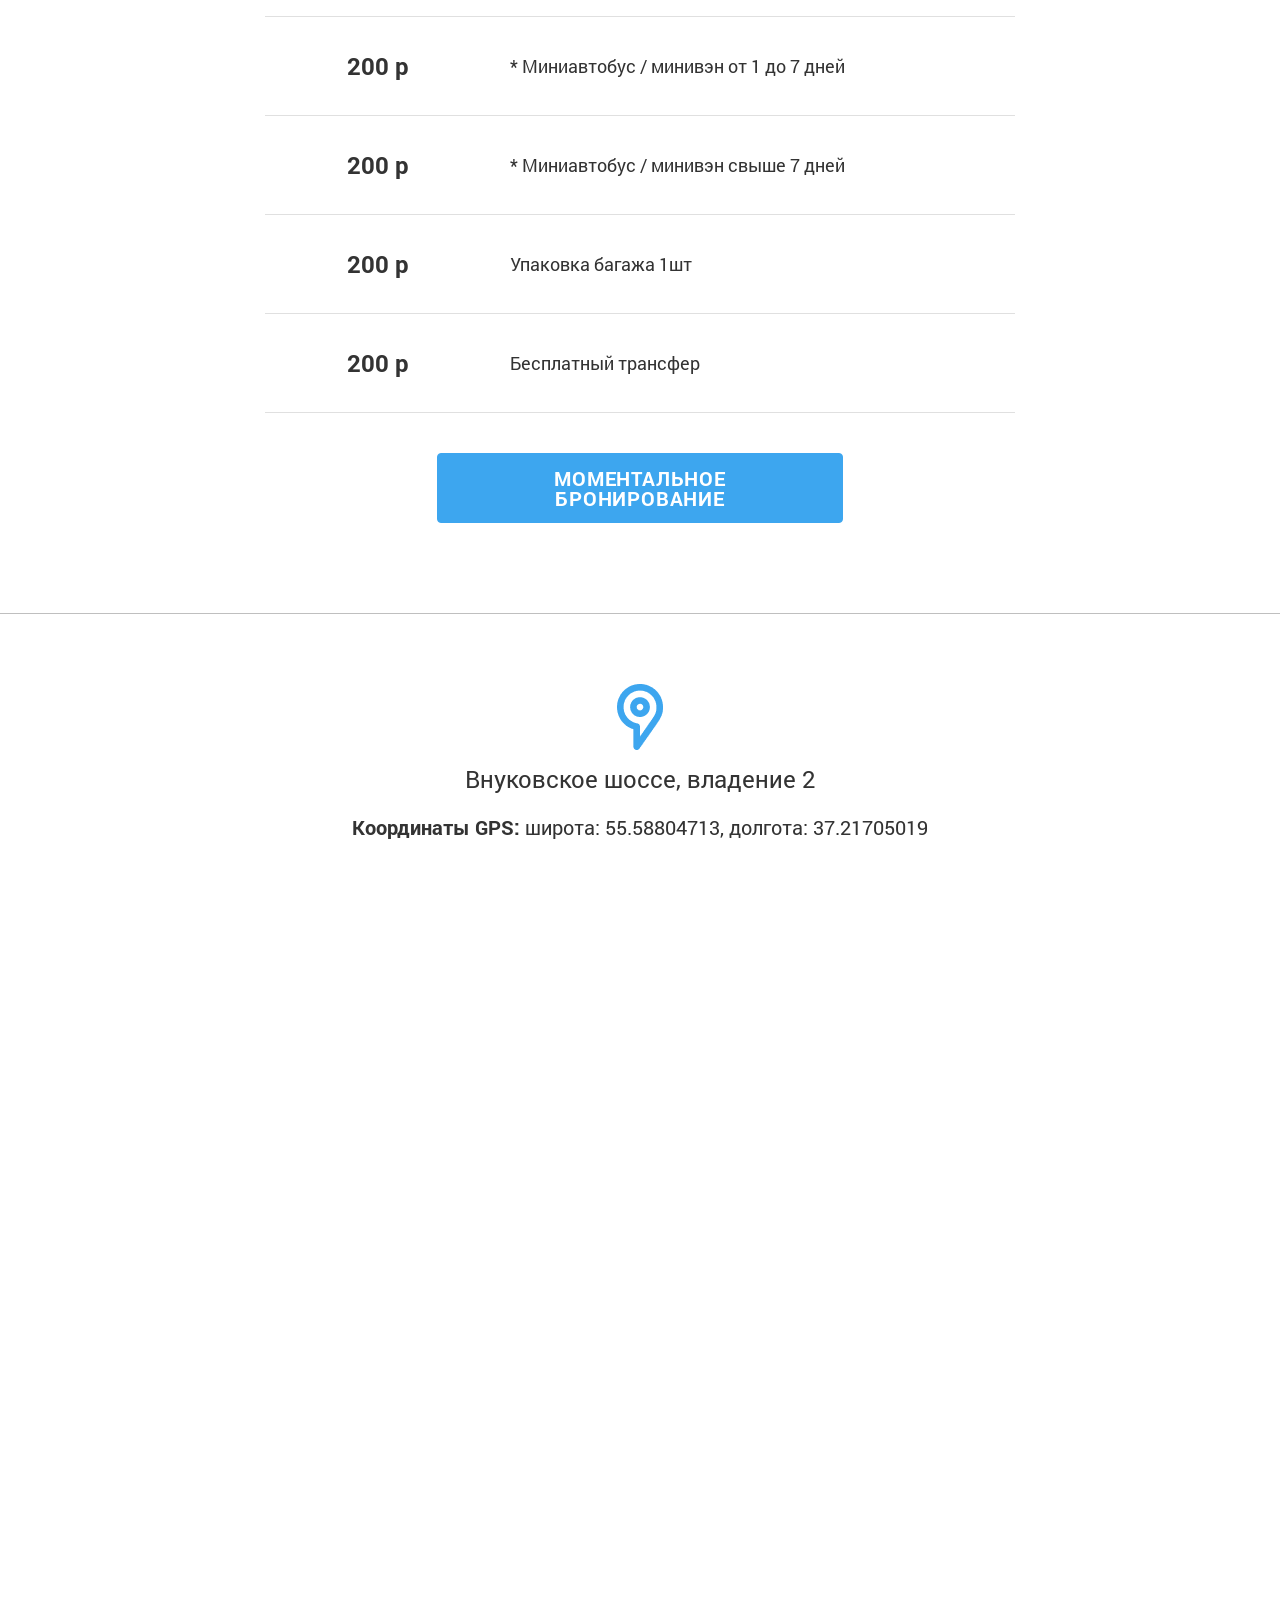
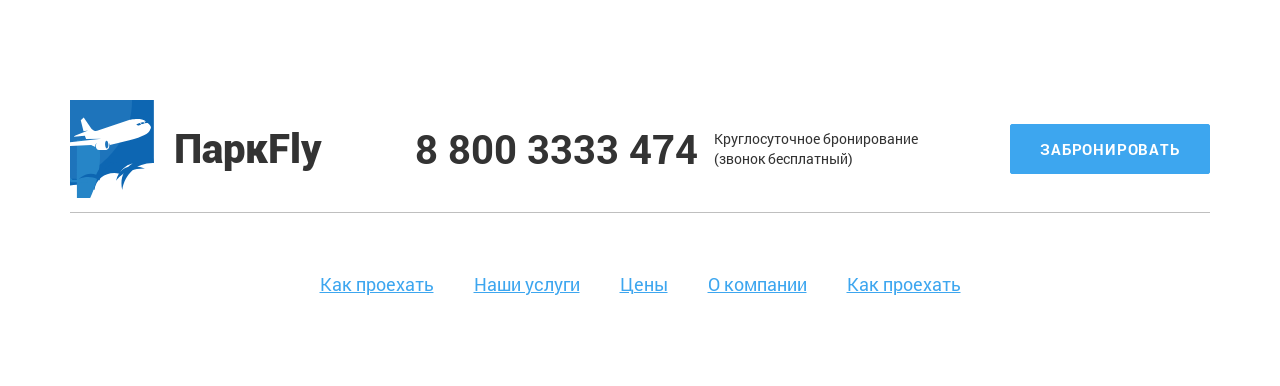
==== commit b2f7ab84: "time" ====
--- a/app/index.html
+++ b/app/index.html
@@ -15,6 +15,7 @@
 	<!-- Styles -->
 	<link rel="stylesheet" href="libs/bootstrap/bootstrap.min.css">
 	<link rel="stylesheet" href="libs/font-awesome/css/font-awesome.min.css">
+	<link rel="stylesheet" href="libs/ericjgagnon-wickedpicker/dist/wickedpicker.min.css">
 	<link rel="stylesheet" href="css/fonts.css">
 	<link rel="stylesheet" href="css/main.css">
 	<link rel="stylesheet" href="css/media.css">
@@ -24,7 +25,7 @@
 	<header class="header">
 		<div class="container">
 			<div class="row">
-				<div class="col-md-6">
+				<div class="col-md-5">
 					<div class="header__h-logo">
 						<div class="h-logo">
 							<a href="#" class="h-logo__link">
@@ -36,7 +37,7 @@
 						</div>
 					</div>
 				</div>
-				<div class="col-md-6">
+				<div class="col-md-7">
 					<div class="header__h-phone">
 						<div class="h-phone">
 							<a href="tel:88003333474" class="h-phone__number">
@@ -52,10 +53,16 @@
 			<div class="row">
 				<div class="col-md-12">
 					<div class="header__h-nav">
+						<div class="h-nav__button h-nav__button-mob">
+							<input type="button" value="Забронировать">
+						</div>
+						<button class="h-nav__mob-button">
+							&equiv;
+						</button>
 						<div class="h-nav">
 							<ul class="h-nav__list">
 								<li class="h-nav__item">
-									<a href="#" class="h-nav__link">
+									<a href="#block-marsh" class="h-nav__link">
 										Как проехать
 									</a>
 								</li>
@@ -65,7 +72,7 @@
 									</a>
 								</li>
 								<li class="h-nav__item">
-									<a href="#" class="h-nav__link">
+									<a href="#block-price" class="h-nav__link">
 										Цены
 									</a>
 								</li>
@@ -105,6 +112,7 @@
 		<div class="header__bottom">
 			<div class="container">
 				<div class="row">
+					<form action="">
 					<div class="col-md-4">
 						<div class="header__h-form">
 							<div class="h-form">
@@ -114,17 +122,17 @@
 								<div class="h-form__row">
 									<div class="h-form__input h-form__input-50">
 										<i style="background-image: url(img/icon/1.png);"></i>
-										<input type="text" placeholder="Дата">
+										<input type="text" placeholder="Дата" required>
 									</div>
 									<div class="h-form__input h-form__input-50">
 										<i style="background-image: url(img/icon/2.png);"></i>
-										<input type="text" placeholder="Время">
+										<input type="text" placeholder="Время" required name="check_in_time">
 									</div>
 								</div>
 								<div class="h-form__row" style="padding-top: 30px;">
 									<div class="h-form__input">
 										<i style="background-image: url(img/icon/3.png);"></i>
-										<input type="text" placeholder="Имя и фамилия">
+										<input type="text" placeholder="Имя и фамилия" required>
 									</div>
 								</div>
 							</div>
@@ -139,17 +147,17 @@
 								<div class="h-form__row">
 									<div class="h-form__input h-form__input-50">
 										<i style="background-image: url(img/icon/1.png);"></i>
-										<input type="text" placeholder="Дата">
+										<input type="text" placeholder="Дата" required>
 									</div>
 									<div class="h-form__input h-form__input-50">
 										<i style="background-image: url(img/icon/2.png);"></i>
-										<input type="text" placeholder="Время">
+										<input type="text" placeholder="Время" required name="check_in_time">
 									</div>
 								</div>
 								<div class="h-form__row" style="padding-top: 30px;">
 									<div class="h-form__input">
 										<i style="background-image: url(img/icon/4.png);"></i>
-										<input type="text" placeholder="Телефон">
+										<input type="text" placeholder="Телефон" required>
 									</div>
 								</div>
 							</div>
@@ -173,12 +181,13 @@
 								</div>
 								<div class="h-reservation__bottom">
 									<div class="h-reservation__button">
-										<input type="button" value="Забронировать">
-									</div>
-								</div>
-							</div>
-						</div>
-					</div>
+										<input type="submit" value="Забронировать">
+									</div>
+								</div>
+							</div>
+						</div>
+					</div>
+					</form>
 				</div>
 			</div>
 		</div>
@@ -187,7 +196,7 @@
 		<div class="page__white">
 			<div class="container">
 				<div class="row">
-					<div class="col-md-4">
+					<div class="col-md-4 col-sm-6">
 						<div class="page__p-advantages">
 							<div class="p-advantages">
 								<div class="p-advantages__icon">
@@ -202,7 +211,7 @@
 							</div>
 						</div>
 					</div>
-					<div class="col-md-4">
+					<div class="col-md-4 col-sm-6">
 						<div class="page__p-advantages">
 							<div class="p-advantages">
 								<div class="p-advantages__icon">
@@ -217,7 +226,7 @@
 							</div>
 						</div>
 					</div>
-					<div class="col-md-4">
+					<div class="col-md-4 col-sm-6">
 						<div class="page__p-advantages">
 							<div class="p-advantages">
 								<div class="p-advantages__icon">
@@ -232,7 +241,7 @@
 							</div>
 						</div>
 					</div>
-					<div class="col-md-4">
+					<div class="col-md-4 col-sm-6">
 						<div class="page__p-advantages">
 							<div class="p-advantages">
 								<div class="p-advantages__icon">
@@ -247,7 +256,7 @@
 							</div>
 						</div>
 					</div>
-					<div class="col-md-4">
+					<div class="col-md-4 col-sm-6">
 						<div class="page__p-advantages">
 							<div class="p-advantages">
 								<div class="p-advantages__icon">
@@ -262,7 +271,7 @@
 							</div>
 						</div>
 					</div>
-					<div class="col-md-4">
+					<div class="col-md-4 col-sm-6">
 						<div class="page__p-advantages">
 							<div class="p-advantages">
 								<div class="p-advantages__icon">
@@ -296,7 +305,7 @@
 					</div>
 				</div>
 				<div class="row" style="background-color: #fff;">
-					<div class="col-md-3">
+					<div class="col-md-3 col-sm-6">
 						<div class="page__p-company">
 							<div class="p-company">
 								<div class="p-company__img">
@@ -308,7 +317,7 @@
 							</div>
 						</div>
 					</div>
-					<div class="col-md-3">
+					<div class="col-md-3 col-sm-6">
 						<div class="page__p-company">
 							<div class="p-company">
 								<div class="p-company__img">
@@ -320,7 +329,7 @@
 							</div>
 						</div>
 					</div>
-					<div class="col-md-3">
+					<div class="col-md-3 col-sm-6">
 						<div class="page__p-company">
 							<div class="p-company">
 								<div class="p-company__img">
@@ -332,7 +341,7 @@
 							</div>
 						</div>
 					</div>
-					<div class="col-md-3">
+					<div class="col-md-3 col-sm-6">
 						<div class="page__p-company">
 							<div class="p-company">
 								<div class="p-company__img">
@@ -346,7 +355,7 @@
 					</div>
 				</div>
 				<div class="row" style="background-color: #fff;">
-					<div class="col-md-3">
+					<div class="col-md-3 col-sm-6">
 						<div class="page__p-company">
 							<div class="p-company">
 								<div class="p-company__img">
@@ -358,7 +367,7 @@
 							</div>
 						</div>
 					</div>
-					<div class="col-md-3">
+					<div class="col-md-3 col-sm-6">
 						<div class="page__p-company">
 							<div class="p-company">
 								<div class="p-company__img">
@@ -370,7 +379,7 @@
 							</div>
 						</div>
 					</div>
-					<div class="col-md-3">
+					<div class="col-md-3 col-sm-6">
 						<div class="page__p-company">
 							<div class="p-company">
 								<div class="p-company__img">
@@ -382,7 +391,7 @@
 							</div>
 						</div>
 					</div>
-					<div class="col-md-3">
+					<div class="col-md-3 col-sm-6">
 						<div class="page__p-company">
 							<div class="p-company">
 								<div class="p-company__img">
@@ -397,7 +406,7 @@
 				</div>
 			</div>
 		</div>
-		<div class="page__white">
+		<div class="page__white" id="block-price">
 			<div class="container">
 				<div class="row">
 					<div class="col-md-12">
@@ -512,7 +521,7 @@
 				</div>
 			</div>
 		</div>
-		<div class="page__white" style="padding-bottom: 0; border: none;">
+		<div class="page__white" id="block-marsh" style="padding-bottom: 0; border: none;">
 			<div class="container">
 				<div class="row">
 					<div class="col-md-8 col-md-offset-2">
@@ -585,7 +594,7 @@
 				<div class="col-md-12">
 					<ul class="f-nav">
 						<li class="f-nav__item">
-							<a href="#" class="f-nav__link">
+							<a href="#block-marsh" class="f-nav__link">
 								Как проехать
 							</a>
 						</li>
@@ -595,7 +604,7 @@
 							</a>
 						</li>
 						<li class="f-nav__item">
-							<a href="#" class="f-nav__link">
+							<a href="#block-price" class="f-nav__link">
 								Цены
 							</a>
 						</li>
@@ -614,8 +623,78 @@
 			</div>
 		</div>
 	</footer>
+	<div class="popup-bg"></div>
+	<div class="popup-reservation">
+		<div class="popup-reservation__wp">
+			<div class="popup-reservation__close">
+				<button>&times;</button>
+			</div>
+			<form action="">
+			<div class="h-form">
+				<label for="">
+					Заезд
+				</label>
+				<div class="h-form__row">
+					<div class="h-form__input h-form__input-50">
+						<i style="background-image: url(img/icon/1.png);"></i>
+						<input type="text" placeholder="Дата" required>
+					</div>
+					<div class="h-form__input h-form__input-50">
+						<i style="background-image: url(img/icon/2.png);"></i>
+						<input type="text" placeholder="Время" required>
+					</div>
+				</div>
+				<div class="h-form__row" style="padding-top: 30px;">
+					<div class="h-form__input">
+						<i style="background-image: url(img/icon/3.png);"></i>
+						<input type="text" placeholder="Имя и фамилия" required>
+					</div>
+				</div>
+			</div>
+			<div class="h-form">
+				<label for="">
+					Выезд
+				</label>
+				<div class="h-form__row">
+					<div class="h-form__input h-form__input-50">
+						<i style="background-image: url(img/icon/1.png);"></i>
+						<input type="text" placeholder="Дата" required>
+					</div>
+					<div class="h-form__input h-form__input-50">
+						<i style="background-image: url(img/icon/2.png);"></i>
+						<input type="text" placeholder="Время" required>
+					</div>
+				</div>
+				<div class="h-form__row" style="padding-top: 30px;">
+					<div class="h-form__input">
+						<i style="background-image: url(img/icon/4.png);"></i>
+						<input type="text" placeholder="Телефон" required>
+					</div>
+				</div>
+			</div>
+			<div class="h-reservation__bottom">
+				<div class="h-reservation__button">
+					<input type="submit" value="Забронировать">
+				</div>
+			</div>
+			</form>
+		</div>
+	</div>
 	<!-- Scripts -->
 	<script type="text/javascript" src="libs/jquery/jquery.min.js"></script>
+	<script type="text/javascript" src="libs/jquery.maskedinput.min.js"></script>
+	<script type="text/javascript">
+		!function($,window,document){"use strict";function Wickedpicker(e,t){this.element=$(e),this.options=$.extend({},defaults,t),this.element.addClass("hasWickedpicker"),this.element.attr("onkeypress","return false;"),this.element.attr("aria-showingpicker","false"),this.createPicker(),this.timepicker=$(".wickedpicker"),this.up=$("."+this.options.upArrow),this.down=$("."+this.options.downArrow),this.separator=$(".wickedpicker__controls__control--separator"),this.hoursElem=$(".wickedpicker__controls__control--hours"),this.minutesElem=$(".wickedpicker__controls__control--minutes"),this.secondsElem=$(".wickedpicker__controls__control--seconds"),this.meridiemElem=$(".wickedpicker__controls__control--meridiem"),this.close=$("."+this.options.close);var i=this.timeArrayFromString(this.options.now);this.options.now=new Date(today.getFullYear(),today.getMonth(),today.getDate(),i[0],i[1],i[2]),this.selectedHour=this.parseHours(this.options.now.getHours()),this.selectedMin=this.parseSecMin(this.options.now.getMinutes()),this.selectedSec=this.parseSecMin(this.options.now.getSeconds()),this.selectedMeridiem=this.parseMeridiem(this.options.now.getHours()),this.setHoverState(),this.attach(e),this.setText(e)}"function"!=typeof String.prototype.endsWith&&(String.prototype.endsWith=function(e){return e.length>0&&this.substring(this.length-e.length,this.length)===e});var isMobile=function(){return/Android|webOS|iPhone|iPad|iPod|BlackBerry|IEMobile|Opera Mini/i.test(navigator.userAgent)},today=new Date,pluginName="wickedpicker",defaults={now:today.getHours()+":"+today.getMinutes(),twentyFour:!1,upArrow:"wickedpicker__controls__control-up",downArrow:"wickedpicker__controls__control-down",close:"wickedpicker__close",hoverState:"hover-state",title:"Timepicker",showSeconds:!1,secondsInterval:1,minutesInterval:1,beforeShow:null,show:null,clearable:!1};$.extend(Wickedpicker.prototype,{showPicker:function(e){"function"==typeof this.options.beforeShow&&this.options.beforeShow(e,this.timepicker);var t=$(e).offset();if($(e).attr({"aria-showingpicker":"true",tabindex:-1}),this.setText(e),this.showHideMeridiemControl(),this.getText(e)!==this.getTime()){var i=this.getText(e).replace(/:/g,"").split(" "),s={};s.hours=i[0],s.minutes=i[2],this.options.showSeconds?(s.seconds=i[4],s.meridiem=i[5]):s.meridiem=i[3],this.setTime(s)}this.timepicker.css({"z-index":this.element.css("z-index")+1,position:"absolute",left:t.left,top:t.top+$(e)[0].offsetHeight}).show(),"function"==typeof this.options.show&&this.options.show(e,this.timepicker),this.handleTimeAdjustments(e)},hideTimepicker:function(e){function t(e){setTimeout(function(){$('[aria-showingpicker="false"]').attr("tabindex",e)},400)}this.timepicker.hide();var i={start:function(){var e=$.Deferred();return $('[aria-showingpicker="true"]').attr("aria-showingpicker","false"),e.promise()}};i.start().then(t(0))},createPicker:function(){if(0===$(".wickedpicker").length){var e='<div class="wickedpicker"><p class="wickedpicker__title">'+this.options.title+'<span class="wickedpicker__close"></span></p><ul class="wickedpicker__controls"><li class="wickedpicker__controls__control"><span class="'+this.options.upArrow+'"></span><span class="wickedpicker__controls__control--hours" tabindex="-1">00</span><span class="'+this.options.downArrow+'"></span></li><li class="wickedpicker__controls__control--separator"><span class="wickedpicker__controls__control--separator-inner">:</span></li><li class="wickedpicker__controls__control"><span class="'+this.options.upArrow+'"></span><span class="wickedpicker__controls__control--minutes" tabindex="-1">00</span><span class="'+this.options.downArrow+'"></span></li>';this.options.showSeconds&&(e+='<li class="wickedpicker__controls__control--separator"><span class="wickedpicker__controls__control--separator-inner">:</span></li><li class="wickedpicker__controls__control"><span class="'+this.options.upArrow+'"></span><span class="wickedpicker__controls__control--seconds" tabindex="-1">00</span><span class="'+this.options.downArrow+'"></span> </li>'),e+='<li class="wickedpicker__controls__control"><span class="'+this.options.upArrow+'"></span><span class="wickedpicker__controls__control--meridiem" tabindex="-1">AM</span><span class="'+this.options.downArrow+'"></span></li></ul></div>',$("body").append(e),this.attachKeyboardEvents()}},showHideMeridiemControl:function(){this.options.twentyFour===!1?$(this.meridiemElem).parent().show():$(this.meridiemElem).parent().hide()},showHideSecondsControl:function(){this.options.showSeconds?$(this.secondsElem).parent().show():$(this.secondsElem).parent().hide()},attach:function(e){var t=this;this.options.clearable&&t.makePickerInputClearable(e),$(e).attr("tabindex",0),$(e).on("click focus",function(e){$(t.timepicker).is(":hidden")&&(t.showPicker($(this)),$(t.hoursElem).focus())});var i=function(i){$(t.timepicker).is(":visible")&&($(i.target).is(t.close)?t.hideTimepicker(e):$(i.target).closest(t.timepicker).length||$(i.target).closest($(".hasWickedpicker")).length?i.stopPropagation():t.hideTimepicker(e))};$(document).off("click",i).on("click",i)},attachKeyboardEvents:function(){$(document).on("keydown",$.proxy(function(e){switch(e.keyCode){case 9:"hasWickedpicker"!==e.target.className&&$(this.close).trigger("click");break;case 27:$(this.close).trigger("click");break;case 37:e.target.className!==this.hoursElem[0].className?$(e.target).parent().prevAll("li").not(this.separator.selector).first().children()[1].focus():$(e.target).parent().siblings(":last").children()[1].focus();break;case 39:e.target.className!==this.meridiemElem[0].className?$(e.target).parent().nextAll("li").not(this.separator.selector).first().children()[1].focus():$(e.target).parent().siblings(":first").children()[1].focus();break;case 38:$(":focus").prev().trigger("click");break;case 40:$(":focus").next().trigger("click")}},this))},setTime:function(e){this.setHours(e.hours),this.setMinutes(e.minutes),this.setMeridiem(e.meridiem),this.options.showSeconds&&this.setSeconds(e.seconds)},getTime:function(){return[this.formatTime(this.getHours(),this.getMinutes(),this.getMeridiem(),this.getSeconds())]},setHours:function(e){var t=new Date;t.setHours(e);var i=this.parseHours(t.getHours());this.hoursElem.text(i),this.selectedHour=i},getHours:function(){var e=new Date;return e.setHours(this.hoursElem.text()),e.getHours()},parseHours:function(e){return this.options.twentyFour===!1?(e+11)%12+1:10>e?"0"+e:e},setMinutes:function(e){var t=new Date;t.setMinutes(e);var i=t.getMinutes(),s=this.parseSecMin(i);this.minutesElem.text(s),this.selectedMin=s},getMinutes:function(){var e=new Date;return e.setMinutes(this.minutesElem.text()),e.getMinutes()},parseSecMin:function(e){return(10>e?"0":"")+e},setMeridiem:function(e){var t="";if(void 0===e){var i=this.getMeridiem();t="PM"===i?"AM":"PM"}else t=e;this.meridiemElem.text(t),this.selectedMeridiem=t},getMeridiem:function(){return this.meridiemElem.text()},setSeconds:function(e){var t=new Date;t.setSeconds(e);var i=t.getSeconds(),s=this.parseSecMin(i);this.secondsElem.text(s),this.selectedSec=s},getSeconds:function(){var e=new Date;return e.setSeconds(this.secondsElem.text()),e.getSeconds()},parseMeridiem:function(e){return e>12?"PM":"AM"},handleTimeAdjustments:function(e){var t=0;$(this.up).add(this.down).off("mousedown click touchstart").on("mousedown click",{Wickedpicker:this,input:e},function(e){var i=this.className.indexOf("up")>-1?"+":"-",s=e.data;"mousedown"==e.type?t=setInterval($.proxy(function(e){e.Wickedpicker.changeValue(i,e.input,this)},this,{Wickedpicker:s.Wickedpicker,input:s.input}),200):s.Wickedpicker.changeValue(i,s.input,this)}).bind("mouseup touchend",function(){clearInterval(t)})},changeValue:function(operator,input,clicked){var target="+"===operator?clicked.nextSibling:clicked.previousSibling,targetClass=$(target).attr("class");targetClass.endsWith("hours")?this.setHours(eval(this.getHours()+operator+1)):targetClass.endsWith("minutes")?this.setMinutes(eval(this.getMinutes()+operator+this.options.minutesInterval)):targetClass.endsWith("seconds")?this.setSeconds(eval(this.getSeconds()+operator+this.options.secondsInterval)):this.setMeridiem(),this.setText(input)},setText:function(e){$(e).val(this.formatTime(this.selectedHour,this.selectedMin,this.selectedMeridiem,this.selectedSec)).change()},getText:function(e){return $(e).val()},formatTime:function(e,t,i,s){var n=e+" : "+t;return this.options.twentyFour&&(n=e+" : "+t),this.options.showSeconds&&(n+=" : "+s),this.options.twentyFour===!1&&(n+=" "+i),n},setHoverState:function(){var e=this;isMobile()||$(this.up).add(this.down).add(this.close).hover(function(){$(this).toggleClass(e.options.hoverState)})},makePickerInputClearable:function(e){$(e).wrap('<div class="clearable-picker"></div>').after("<span data-clear-picker>&times;</span>"),$("[data-clear-picker]").on("click",function(e){$(this).siblings(".hasWickedpicker").val("")})},timeArrayFromString:function(e){if(e.length){var t=e.split(":");return t[2]=t.length<3?"00":t[2],t}return!1},_time:function(){var e=$(this.element).val();return""===e?this.formatTime(this.selectedHour,this.selectedMin,this.selectedMeridiem,this.selectedSec):e}}),$.fn[pluginName]=function(e,t){return $.isFunction(Wickedpicker.prototype["_"+e])?$(this).hasClass("hasWickedpicker")?void 0!==t?$.data($(this)[t],"plugin_"+pluginName)["_"+e]():$.data($(this)[0],"plugin_"+pluginName)["_"+e]():void 0:this.each(function(){$.data(this,"plugin_"+pluginName)||$.data(this,"plugin_"+pluginName,new Wickedpicker(this,e))})}}(jQuery,window,document);
+	</script>
+	<script type="text/javascript">
+		$(document).ready(function() {
+			$('.h-form__input input[placeholder="Телефон"]').mask("(999) 999-9999");
+			$('input[name="check_in_time"]').wickedpicker({
+				twentyFour: true,
+				title: 'Время'
+			});
+		});
+	</script>
 	<script type="text/javascript" src="js/main.js"></script>
 	<!-- End_Scripts -->
 </body>
--- a/app/libs/ericjgagnon-wickedpicker/dist/wickedpicker.min.css
+++ b/app/libs/ericjgagnon-wickedpicker/dist/wickedpicker.min.css
@@ -0,0 +1 @@
+.wickedpicker{-webkit-user-select:none;-moz-user-select:none;-ms-user-select:none;user-select:none;box-shadow:0 0 0 1px rgba(14,41,57,.12),0 2px 5px rgba(14,41,57,.44),inset 0 -1px 2px rgba(14,41,57,.15);background:#fefefe;margin:0 auto;border-radius:.1px;width:270px;height:130px;font-size:14px;display:none}.wickedpicker__title{background-image:-webkit-linear-gradient(top,#fff 0,#f2f2f2 100%);position:relative;background:#f2f2f2;margin:0 auto;border-bottom:1px solid #e5e5e5;padding:12px 11px 10px 15px;color:#4C4C4C;font-size:inherit}.wickedpicker__close{-webkit-transform:translateY(-25%);-moz-transform:translateY(-25%);-ms-transform:translateY(-25%);-o-transform:translateY(-25%);transform:translateY(-25%);position:absolute;top:25%;right:10px;color:#34495e;cursor:pointer}.wickedpicker__close:before{content:'\00d7'}.wickedpicker__controls{padding:10px 0;line-height:normal;margin:0}.wickedpicker__controls__control,.wickedpicker__controls__control--separator{vertical-align:middle;display:inline-block;font-size:inherit;margin:0 auto;width:35px;letter-spacing:1.3px}.wickedpicker__controls__control-down,.wickedpicker__controls__control-up{color:#34495e;position:relative;display:block;margin:3px auto;font-size:18px;cursor:pointer}.wickedpicker__controls__control-up:before{content:'\e800'}.wickedpicker__controls__control-down:after{content:'\e801'}.wickedpicker__controls__control--separator{width:5px}.text-center,.wickedpicker__controls,.wickedpicker__controls__control,.wickedpicker__controls__control--separator,.wickedpicker__controls__control-down,.wickedpicker__controls__control-up,.wickedpicker__title{text-align:center}.hover-state{color:#3498db}@font-face{font-family:fontello;src:url(../fonts/fontello.eot?52602240);src:url(../fonts/fontello.eot?52602240#iefix) format("embedded-opentype"),url(../fonts/fontello.woff?52602240) format("woff"),url(../fonts/fontello.ttf?52602240) format("truetype"),url(../fonts/fontello.svg?52602240#fontello) format("svg");font-weight:400;font-style:normal}.fontello-after:after,.fontello:before,.wickedpicker__controls__control-down:after,.wickedpicker__controls__control-up:before{font-family:fontello;font-style:normal;font-weight:400;speak:none;display:inline-block;text-decoration:inherit;width:1em;margin-right:.2em;text-align:center;font-variant:normal;text-transform:none;line-height:1em;margin-left:.2em;-webkit-font-smoothing:antialiased;-moz-osx-font-smoothing:grayscale}
--- a/app/css/main.css
+++ b/app/css/main.css
@@ -94,6 +94,23 @@
   padding-bottom: 90px;
 }
 
+.page__map {
+  position: relative;
+}
+
+.page__map::after {
+  content: '';
+  position: absolute;
+  left: 0;
+  top: 0;
+  right: 0;
+  bottom: 0;
+  display: block;
+  width: 100%;
+  height: 100%;
+  z-index: 2;
+}
+
 .page__map iframe {
   display: block;
   width: 100%;
@@ -658,3 +675,140 @@
   color: #3da6ef;
   text-decoration: none;
 }
+
+.p-text__title {
+  padding-top: 90px;
+}
+
+.p-text__title h2 {
+  display: inline-block;
+  font-size: 40px;
+  line-height: 50px;
+  letter-spacing: 0.4px;
+  color: #333;
+  font-family: "RobotoBlack", sans-serif;
+}
+
+.p-text__description {
+  padding-top: 40px;
+}
+
+.p-text__description h2, .p-text__description h3 {
+  color: #333;
+  font-family: "RobotoBlack";
+  font-size: 24px;
+  letter-spacing: 0.8px;
+  line-height: 36px;
+  text-transform: uppercase;
+}
+
+.p-text__description ul li {
+  display: inline-block;
+  font-size: 14px;
+  line-height: 24px;
+  display: block;
+  padding-left: 16px;
+  position: relative;
+}
+
+.p-text__description ul li::before {
+  content: '';
+  position: absolute;
+  left: 0;
+  top: 11px;
+  width: 4px;
+  height: 4px;
+  border-radius: 50%;
+  -webkit-border-radius: 50%;
+  background-color: #333;
+}
+
+.p-text__description a {
+  color: #3da6ef;
+  display: inline-block;
+  font-size: 14px;
+  line-height: 24px;
+  text-decoration: underline;
+}
+
+.p-text__description a:hover {
+  color: #3da6ef;
+  text-decoration: none;
+}
+
+.p-text__description p {
+  color: #333;
+  display: inline-block;
+  font-size: 14px;
+  line-height: 24px;
+}
+
+.p-text__description strong {
+  color: #333;
+  display: inline-block;
+  font-size: 14px;
+  line-height: 24px;
+  font-family: "RobotoBold";
+}
+
+.popup-bg {
+  background-color: rgba(0, 0, 0, 0.7);
+  position: fixed;
+  left: 0;
+  top: 0;
+  right: 0;
+  bottom: 0;
+  display: none;
+  z-index: 99;
+}
+
+.popup-reservation {
+  position: fixed;
+  width: 400px;
+  margin: 0 auto;
+  background-color: rgba(0, 0, 0, 0.55);
+  left: 0;
+  right: 0;
+  top: 50%;
+  transform: translateY(-50%);
+  -webkit-transform: translateY(-50%);
+  z-index: 999;
+  padding: 20px;
+  display: none;
+  border-radius: 4px;
+}
+
+.popup-reservation .h-form {
+  padding: 0 0 18px 0;
+}
+
+.popup-reservation .h-reservation__bottom {
+  padding-top: 12px;
+}
+
+.popup-reservation__wp {
+  position: relative;
+}
+
+.popup-reservation__close {
+  position: absolute;
+  right: -10px;
+  top: -20px;
+}
+
+.popup-reservation__close button {
+  padding: 0;
+  margin: 0;
+  font-size: 40px;
+  line-height: 40px;
+  color: #fff;
+  background-color: transparent;
+  border: none;
+  -webkit-transition: all 0.3s ease-in-out;
+  -moz-transition: all 0.3s ease-in-out;
+  transition: all 0.3s ease-in-out;
+}
+
+.popup-reservation__close button:hover {
+  opacity: 0.8;
+}
--- a/app/css/media.css
+++ b/app/css/media.css
@@ -1,16 +1,194 @@
 /*==========  Desktop First Method  ==========*/
 /* Large Devices, Wide Screens */
-@media only screen and (max-width: 1200px) {
+@media only screen and (max-width: 1199px) {
+  .h-reservation {
+    padding-left: 0;
+  }
+  .h-reservation__right {
+    padding-left: 15px;
+  }
+  .f-phone {
+    text-align: center;
+  }
   /**/
 }
 
 /* Medium Devices, Desktops */
-@media only screen and (max-width: 992px) {
+@media only screen and (max-width: 991px) {
+  .header__bottom {
+    display: none;
+  }
+  .h-nav {
+    height: auto;
+    text-align: center;
+  }
+  .h-nav__list {
+    display: inline-block;
+  }
+  .h-nav__button {
+    display: inline-block;
+    float: none;
+  }
+  .h-logo {
+    text-align: center;
+  }
+  .h-phone {
+    text-align: center;
+  }
+  .header__h-phone {
+    padding: 15px 0;
+  }
+  .h-title {
+    padding-top: 15px;
+  }
+  .h-title__title {
+    font-size: 40px;
+    line-height: 40px;
+  }
+  .h-title__description {
+    font-size: 28px;
+    line-height: 42px;
+  }
+  .h-title__description strong {
+    font-size: 40px;
+  }
+  .h-title__description {
+    margin-top: 15px;
+  }
+  .header {
+    height: auto;
+    padding-bottom: 24px;
+  }
+  .f-button {
+    text-align: center;
+  }
   /**/
 }
 
 /* Small Devices, Tablets */
 @media only screen and (max-width: 768px) {
+  .popup-reservation {
+    padding: 28px 10px;
+    width: 100%;
+    bottom: 0;
+    top: 0;
+    transform: none;
+    -webkit-transform: none;
+  }
+  .h-form__input input {
+    height: 50px;
+  }
+  .h-reservation__button input {
+    height: 50px;
+  }
+  .popup-reservation__close {
+    right: 0;
+    top: -20px;
+  }
+  .p-priceList__button button {
+    width: 100%;
+  }
+  .page__map iframe {
+    height: 340px;
+  }
+  .h-phone__text {
+    margin-left: 0;
+    text-align: center;
+  }
+  .f-button {
+    text-align: center;
+  }
+  .f-nav {
+    padding: 16px 0;
+  }
+  .p-section__title-wp {
+    padding: 45px 0;
+  }
+  .p-section__description-wp {
+    margin-top: -25px;
+  }
+  .h-phone__text {
+    width: 100%;
+    text-align: center;
+  }
+  .p-text__title {
+    padding-top: 45px;
+  }
+  .page__white {
+    padding-bottom: 45px;
+  }
+  .h-nav__mob-button {
+    font-size: 40px;
+    line-height: 70px;
+    margin: 0;
+    padding: 0;
+    color: #fff;
+    background-color: transparent;
+    border: none;
+    display: inline-block;
+    float: left;
+  }
+  .h-nav {
+    z-index: 10;
+    position: absolute;
+    left: 0;
+    right: 0;
+    top: 70px;
+    display: none;
+  }
+  .h-nav__list {
+    float: none;
+    width: 100%;
+  }
+  .h-nav__item {
+    display: block;
+    width: 100%;
+  }
+  .h-nav__link {
+    display: block;
+    width: 100%;
+  }
+  .header__h-nav {
+    height: 70px;
+    display: block;
+    background-color: rgba(0, 0, 0, 0.8);
+    padding: 0 24px;
+    width: 100%;
+    text-align: center;
+    position: relative;
+  }
+  .p-section__title {
+    font-size: 30px;
+    line-height: 40px;
+  }
+  .p-section__description {
+    font-size: 18px;
+    line-height: 32px;
+  }
+  .p-advantages__title {
+    font-size: 18px;
+    line-height: 32px;
+  }
+  .p-advantages__description {
+    font-size: 16px;
+    line-height: 16px;
+    padding-top: 16px;
+  }
+  .p-priceList__right span {
+    font-size: 16px;
+    line-height: 36px;
+  }
+  .p-priceList__left span {
+    font-size: 22px;
+    line-height: 32px;
+  }
+  .h-nav__button {
+    display: none;
+  }
+  .h-nav__button-mob {
+    display: block !important;
+    float: right;
+  }
   /**/
 }
 
@@ -36,7 +214,13 @@
 }
 
 /* Small Devices, Tablets */
-@media only screen and (min-width: 768px) {
+@media only screen and (min-width: 769px) {
+  .h-nav__mob-button {
+    display: none;
+  }
+  .h-nav__button-mob {
+    display: none;
+  }
   /**/
 }
 
